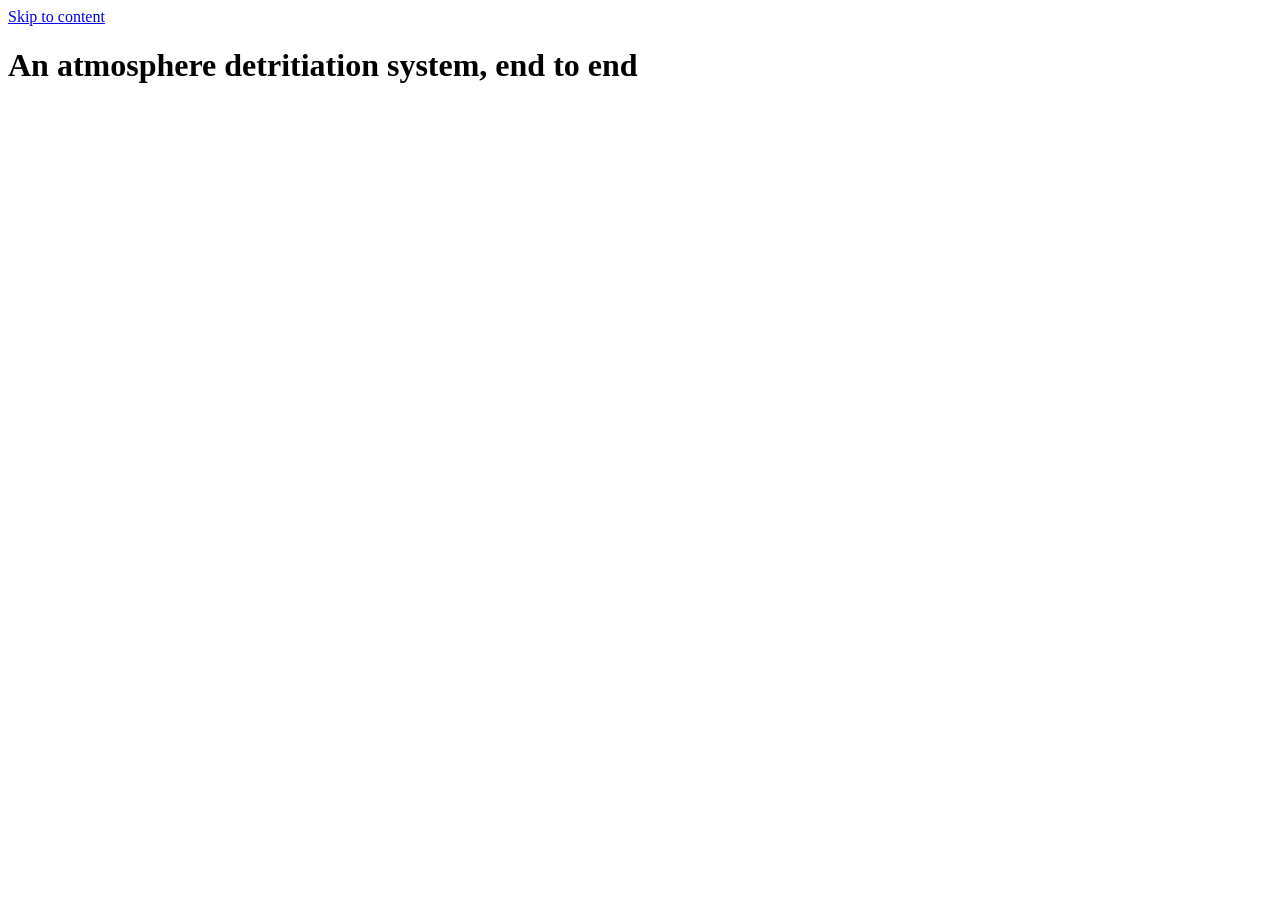
==== case-study.html @ 850d3dc4 "feat: add site verification harness and page skeletons Co-Authored-By: Claude Opus 5 (1M context) <n" ====
<!doctype html>
<html lang="en">
<head>
<meta charset="utf-8">
<meta name="viewport" content="width=device-width, initial-scale=1">
<meta name="color-scheme" content="light">
<title>Case study — atmosphere detritiation system | Principia</title>
<meta name="description" content="A complete pass through Principia on a real engineering problem: an atmosphere detritiation system for a fusion fuel cycle, from requirements to a running digital twin.">
<link rel="canonical" href="https://wrwei.github.io/Principia/case-study.html">
<meta property="og:type" content="article">
<meta property="og:title" content="Case study — an atmosphere detritiation system, end to end">
<meta property="og:description" content="Requirements, architecture, simulation, failure analysis, formal verification, safety argument and digital twin for a fusion fuel cycle subsystem.">
<meta property="og:image" content="https://wrwei.github.io/Principia/assets/img/og-card.png">
<meta property="og:url" content="https://wrwei.github.io/Principia/case-study.html">
<meta name="twitter:card" content="summary_large_image">
<link rel="stylesheet" href="assets/css/tokens.css">
<link rel="stylesheet" href="assets/css/site.css">
</head>
<body>
<a class="skip-link" href="#main">Skip to content</a>
<!-- nav:start -->
<header class="nav"></header>
<!-- nav:end -->
<main id="main">
<h1>An atmosphere detritiation system, end to end</h1>
</main>
<!-- footer:start -->
<footer class="footer"></footer>
<!-- footer:end -->
<script src="assets/js/site.js" defer></script>
</body>
</html>
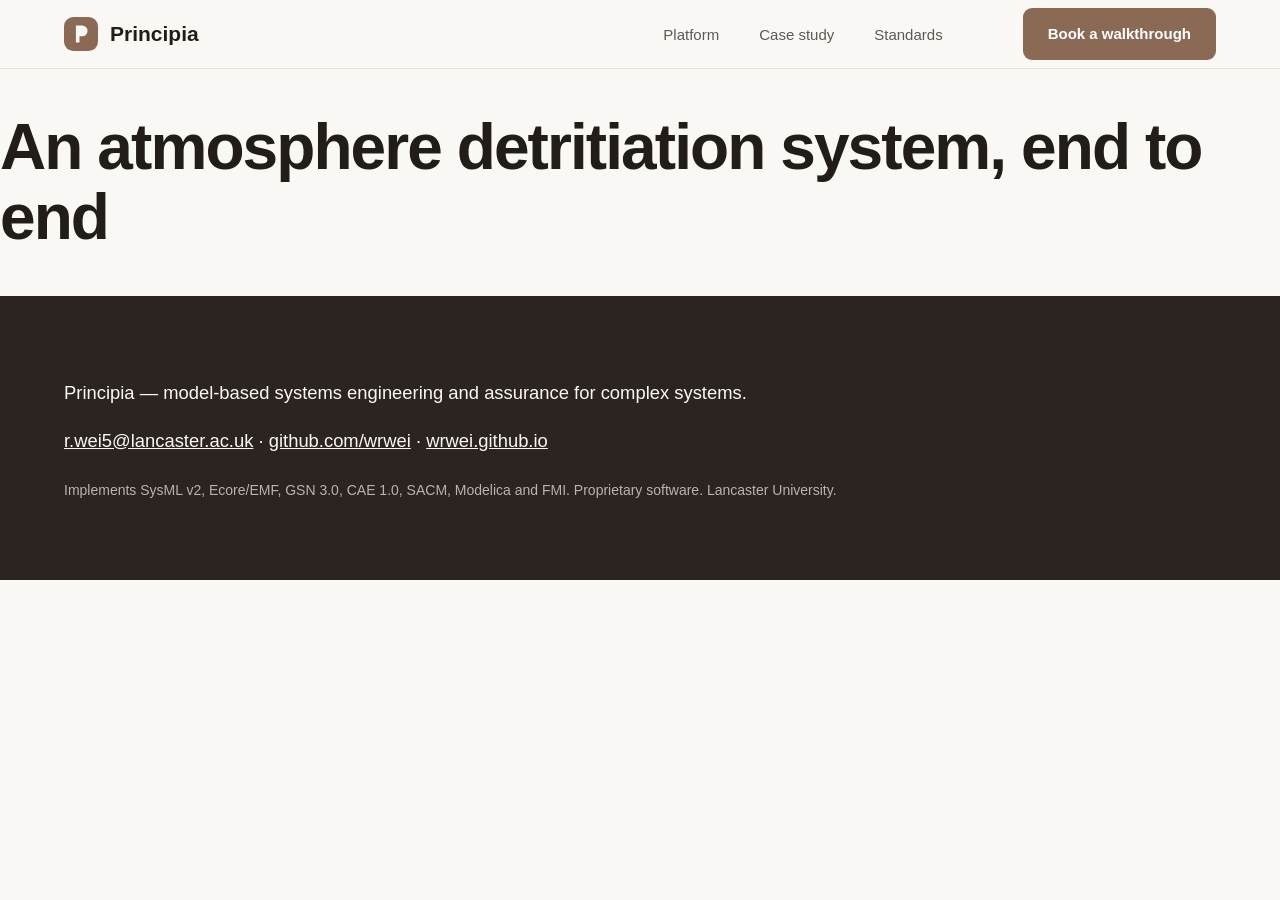
==== commit 497f7e9e: "feat: add layout primitives, shared nav and footer, logo Co-Authored-By: Claude Opus 5 (1M context) " ====
--- a/case-study.html
+++ b/case-study.html
@@ -13,19 +13,43 @@
 <meta property="og:image" content="https://wrwei.github.io/Principia/assets/img/og-card.png">
 <meta property="og:url" content="https://wrwei.github.io/Principia/case-study.html">
 <meta name="twitter:card" content="summary_large_image">
+<link rel="icon" href="assets/img/favicon.svg" type="image/svg+xml">
 <link rel="stylesheet" href="assets/css/tokens.css">
 <link rel="stylesheet" href="assets/css/site.css">
 </head>
 <body>
 <a class="skip-link" href="#main">Skip to content</a>
 <!-- nav:start -->
-<header class="nav"></header>
+<header class="nav">
+  <div class="container nav__inner">
+    <a class="nav__brand" href="index.html">
+      <img src="assets/img/logo.svg" alt="" width="34" height="34">Principia
+    </a>
+    <button class="nav__toggle" id="nav-toggle" type="button"
+            aria-expanded="false" aria-controls="nav-links">Menu</button>
+    <ul class="nav__links" id="nav-links">
+      <li><a href="index.html#platform">Platform</a></li>
+      <li><a href="case-study.html">Case study</a></li>
+      <li><a href="index.html#standards">Standards</a></li>
+    </ul>
+    <a class="btn nav__cta" href="mailto:r.wei5@lancaster.ac.uk?subject=Principia%20walkthrough">Book a walkthrough</a>
+  </div>
+</header>
 <!-- nav:end -->
 <main id="main">
 <h1>An atmosphere detritiation system, end to end</h1>
 </main>
 <!-- footer:start -->
-<footer class="footer"></footer>
+<footer class="footer">
+  <div class="container">
+    <p>Principia — model-based systems engineering and assurance for complex systems.</p>
+    <p><a href="mailto:r.wei5@lancaster.ac.uk">r.wei5@lancaster.ac.uk</a> ·
+       <a href="https://github.com/wrwei">github.com/wrwei</a> ·
+       <a href="https://wrwei.github.io">wrwei.github.io</a></p>
+    <p class="footer__meta">Implements SysML v2, Ecore/EMF, GSN 3.0, CAE 1.0, SACM,
+       Modelica and FMI. Proprietary software. Lancaster University.</p>
+  </div>
+</footer>
 <!-- footer:end -->
 <script src="assets/js/site.js" defer></script>
 </body>
--- a/assets/css/tokens.css
+++ b/assets/css/tokens.css
@@ -0,0 +1,78 @@
+/* Design tokens. The only file in this project permitted to contain hex
+   colour literals — tools/check-site.py enforces that. Contrast ratios in
+   the comments are measured against --cream and re-verified by the checker. */
+:root {
+  color-scheme: light;
+
+  --cream: #FAF8F5;
+  --sand: #F3ECE3;
+  --card: #FFFFFF;
+  --line: #E7DED4;
+  --dark: #2C2420;
+  --ink: #221D19;        /* 15.75:1 */
+  --ink-2: #6B6058;      /*  5.76:1 */
+  --brown: #8A6A55;      /*  4.64:1 */
+  --brown-dark: #6E5142; /*  6.79:1 */
+  --tick: #3D6E49;       /*  5.62:1 */
+
+  --step-hero: clamp(2.5rem, 1.6rem + 4.2vw, 4rem);
+  --step-h2: clamp(1.75rem, 1.3rem + 2vw, 2.5rem);
+  --step-body: clamp(1rem, 0.95rem + 0.25vw, 1.1875rem);
+  --step-ui: 0.9375rem;
+  --step-eyebrow: 0.78rem;
+
+  --container: 1200px;
+  --prose: 68ch;
+
+  --space-1: 4px;  --space-2: 8px;  --space-3: 16px;
+  --space-4: 24px; --space-5: 40px; --space-6: 64px; --space-7: 96px;
+
+  --radius-sm: 8px; --radius: 10px; --radius-lg: 12px;
+  --shadow-shot: 0 8px 22px rgb(34 29 25 / 0.10);
+  --shadow-hero: 0 18px 44px rgb(34 29 25 / 0.19);
+
+  --font: -apple-system, BlinkMacSystemFont, "Segoe UI", Helvetica, Arial,
+          "Helvetica Neue", sans-serif;
+}
+
+*, *::before, *::after { box-sizing: border-box; }
+
+body {
+  margin: 0;
+  background: var(--cream);
+  color: var(--ink);
+  font-family: var(--font);
+  font-size: var(--step-body);
+  line-height: 1.6;
+  -webkit-font-smoothing: antialiased;
+}
+
+img, svg { max-width: 100%; }
+h1, h2, h3 { line-height: 1.1; letter-spacing: -0.02em; }
+h1 { font-size: var(--step-hero); letter-spacing: -0.03em; }
+h2 { font-size: var(--step-h2); }
+
+a { color: var(--brown-dark); }
+
+.visually-hidden {
+  position: absolute; width: 1px; height: 1px; padding: 0;
+  margin: -1px; overflow: hidden; clip: rect(0 0 0 0); white-space: nowrap;
+  border: 0;
+}
+
+.skip-link {
+  position: absolute; left: var(--space-3); top: -3rem;
+  background: var(--dark); color: var(--cream);
+  padding: var(--space-2) var(--space-3); border-radius: var(--radius-sm);
+  z-index: 10; transition: top 120ms ease;
+}
+.skip-link:focus { top: var(--space-3); }
+
+:focus-visible { outline: 2px solid var(--brown-dark); outline-offset: 2px; }
+
+@media (prefers-reduced-motion: reduce) {
+  *, *::before, *::after {
+    animation-duration: 0.01ms !important;
+    transition-duration: 0.01ms !important;
+  }
+}
--- a/assets/css/site.css
+++ b/assets/css/site.css
@@ -0,0 +1,56 @@
+/* Site components. Colours come only from var() — tokens.css owns every hex. */
+
+/* --- layout primitives --------------------------------------------------- */
+
+.container { width: 100%; max-width: var(--container); margin: 0 auto;
+             padding: 0 var(--space-4); }
+.band { padding: var(--space-7) 0; }
+.band--sand { background: var(--sand); border-block: 1px solid var(--line); }
+.band--dark { background: var(--dark); color: var(--cream); }
+.band__lead { max-width: var(--prose); color: var(--ink-2); }
+
+.eyebrow { font-size: var(--step-eyebrow); letter-spacing: 2.4px;
+           text-transform: uppercase; font-weight: 700; color: var(--brown);
+           margin: 0 0 var(--space-4); }
+
+.btn { display: inline-block; background: var(--brown); color: var(--card);
+       text-decoration: none; font-size: var(--step-ui); font-weight: 600;
+       padding: 13px 24px; border-radius: 9px; border: 1px solid transparent; }
+.btn:hover { background: var(--brown-dark); }
+.btn--ghost { background: transparent; color: var(--ink); border-color: var(--line); }
+.btn--ghost:hover { background: var(--card); }
+
+/* --- navigation ---------------------------------------------------------- */
+
+.nav { position: sticky; top: 0; z-index: 5; background: var(--cream);
+       border-bottom: 1px solid var(--line); }
+.nav__inner { display: flex; align-items: center; gap: var(--space-5);
+              min-height: 68px; }
+.nav__brand { display: flex; align-items: center; gap: 12px; font-weight: 700;
+              font-size: 1.3125rem; text-decoration: none; color: var(--ink); }
+.nav__brand img { width: 34px; height: 34px; }
+.nav__links { display: flex; gap: var(--space-5); margin-left: auto;
+              list-style: none; padding: 0; }
+.nav__links a { font-size: var(--step-ui); color: var(--ink);
+                text-decoration: none; opacity: 0.72; }
+.nav__links a:hover { opacity: 1; }
+.nav__cta { margin-left: var(--space-5); }
+.nav__toggle { display: none; }
+
+@media (max-width: 820px) {
+  .nav__toggle { display: block; margin-left: auto; background: none;
+                 border: 1px solid var(--line); border-radius: var(--radius-sm);
+                 padding: 8px 12px; font-size: var(--step-ui); color: var(--ink); }
+  .nav__links { display: none; }
+  .nav__links[data-open="true"] { display: flex; flex-direction: column;
+                                  position: absolute; inset-inline: 0; top: 68px;
+                                  background: var(--cream); padding: var(--space-4);
+                                  border-bottom: 1px solid var(--line); }
+  .nav__cta { display: none; }
+}
+
+/* --- footer -------------------------------------------------------------- */
+
+.footer { background: var(--dark); color: var(--cream); padding: var(--space-6) 0; }
+.footer a { color: var(--cream); }
+.footer__meta { font-size: 0.875rem; opacity: 0.68; margin-top: var(--space-4); }
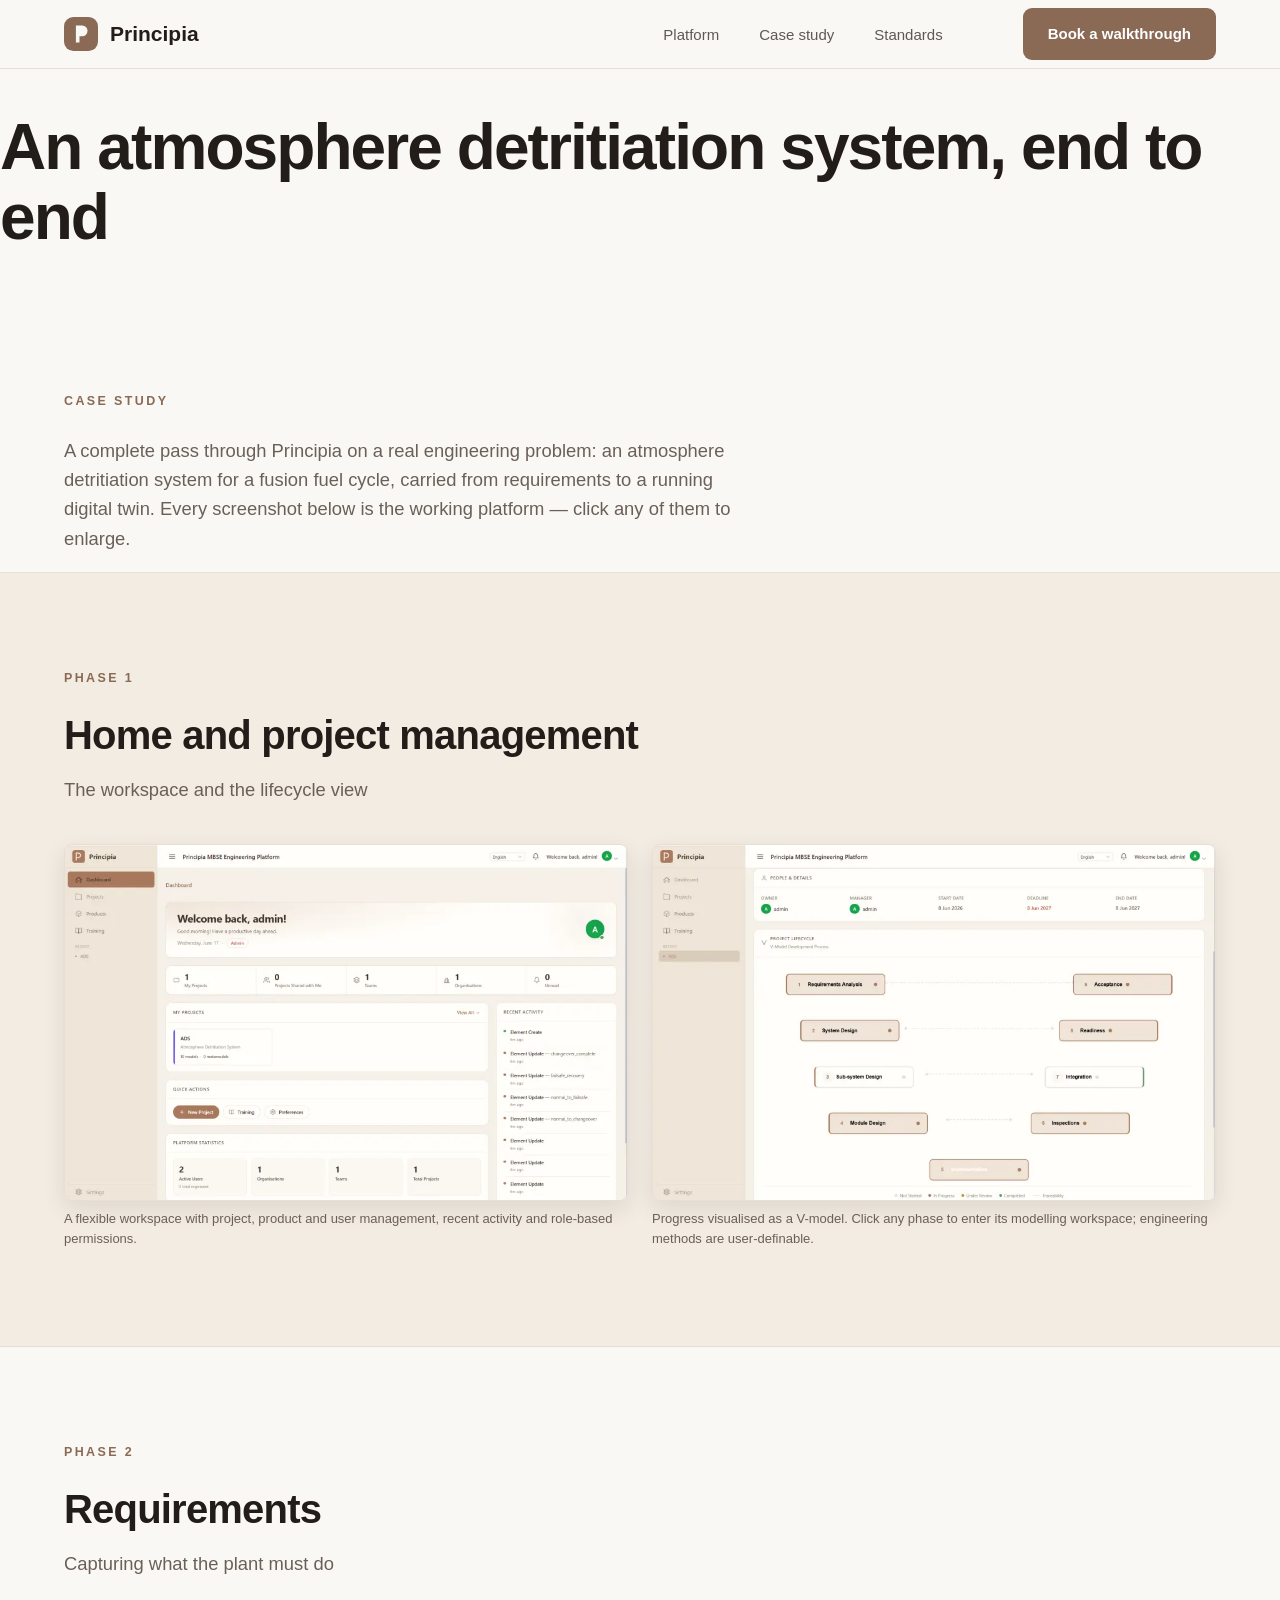
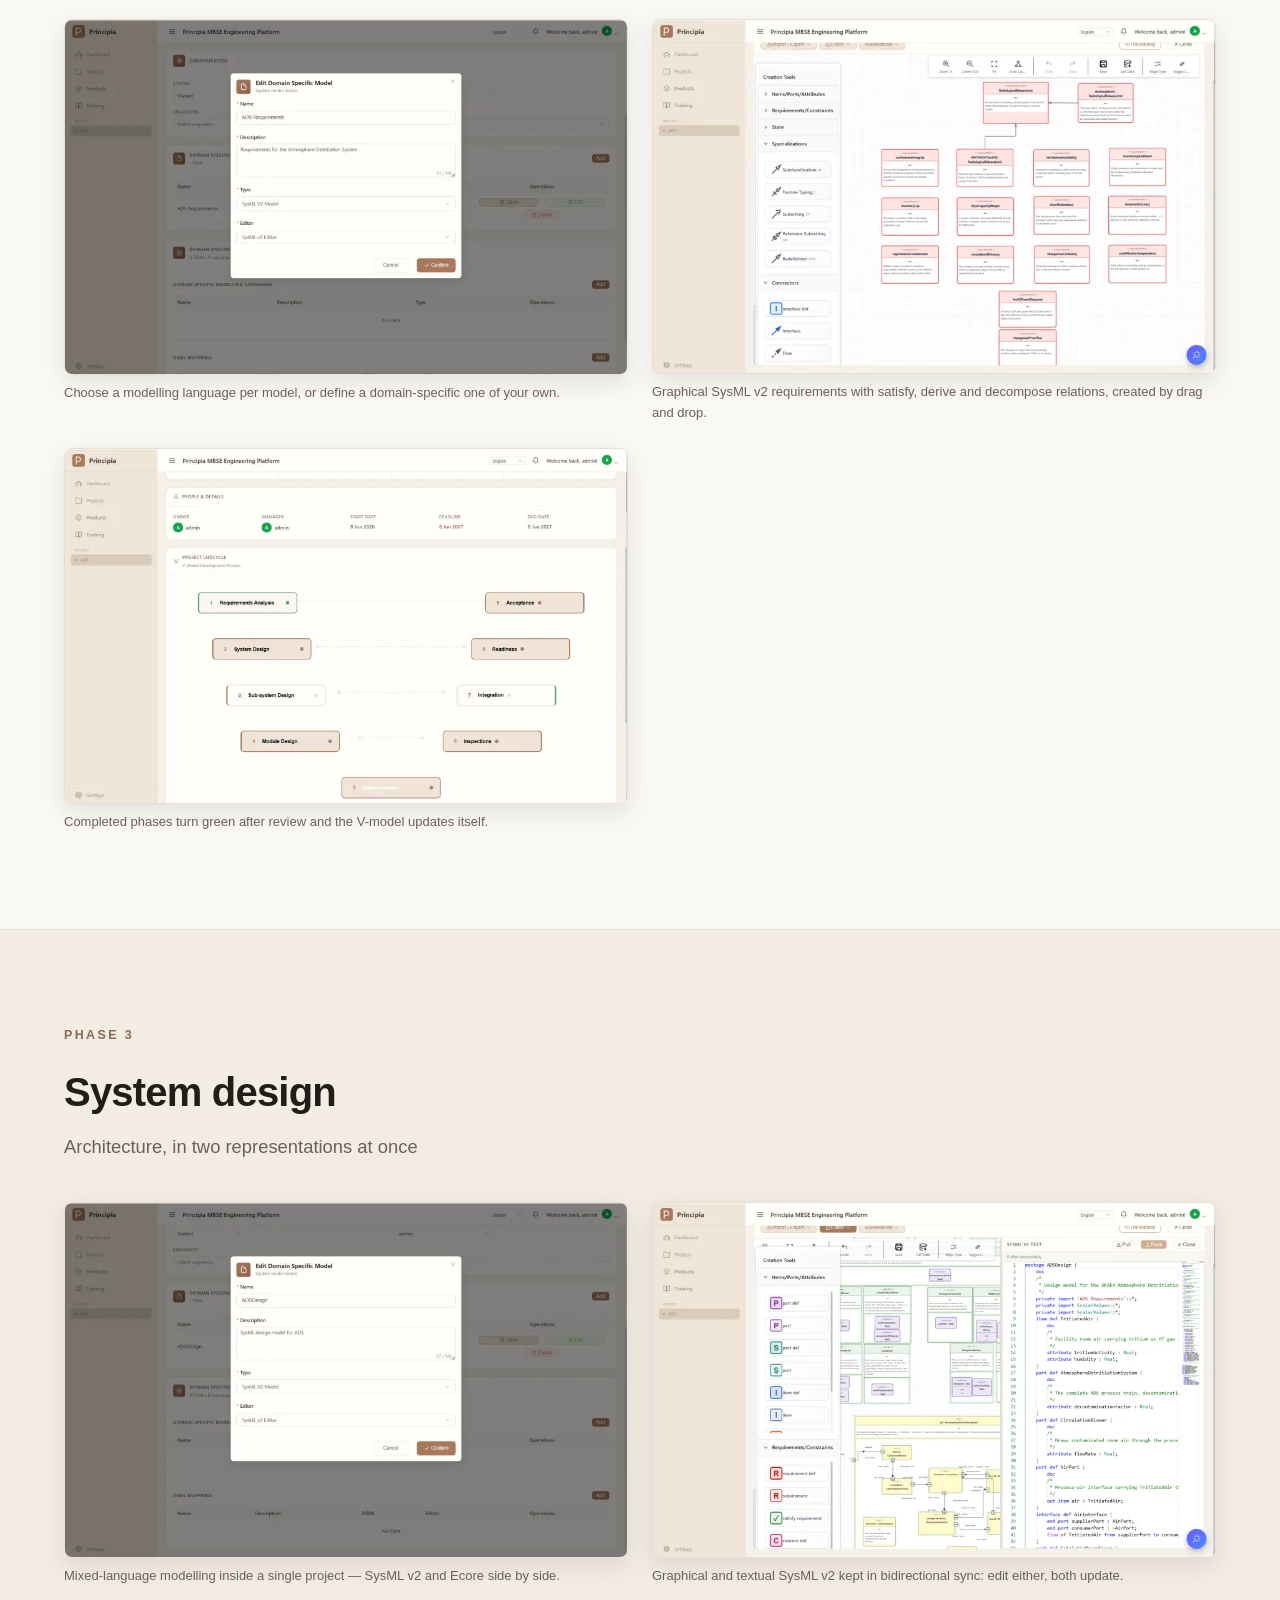
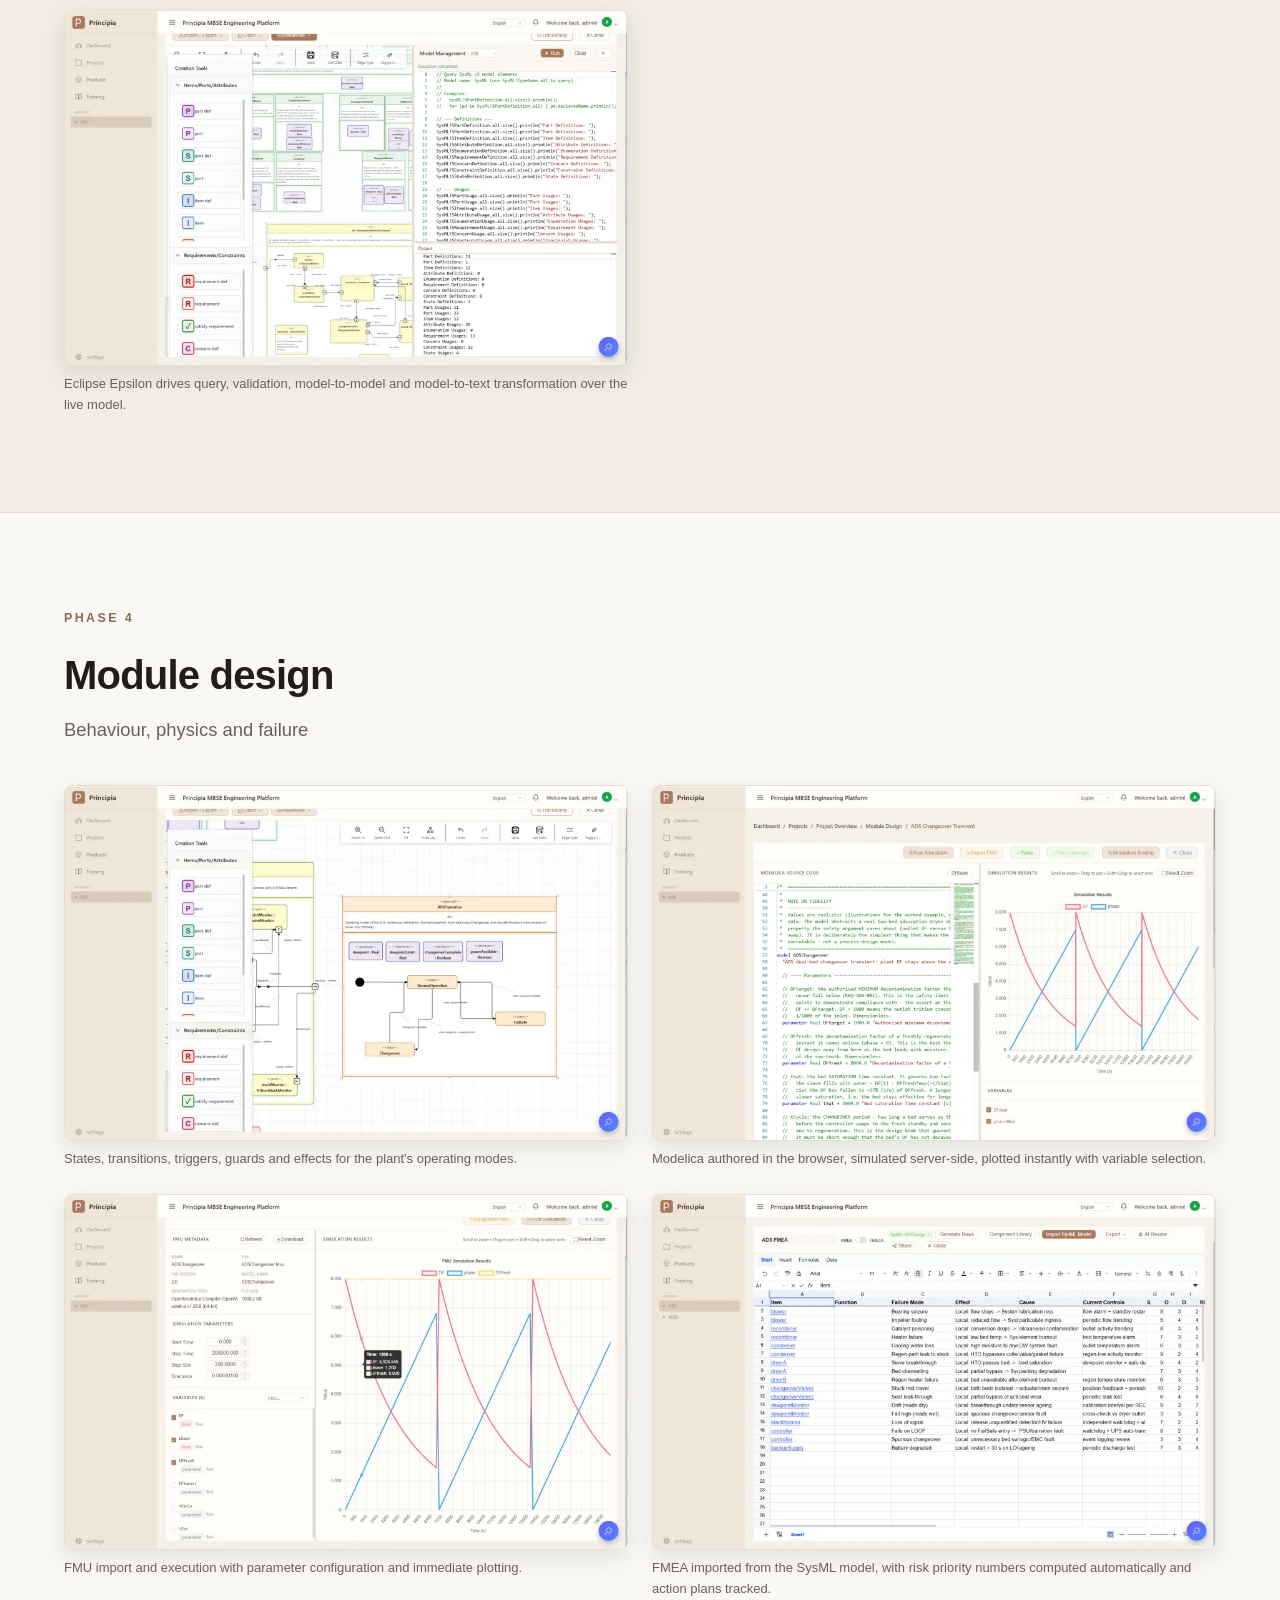
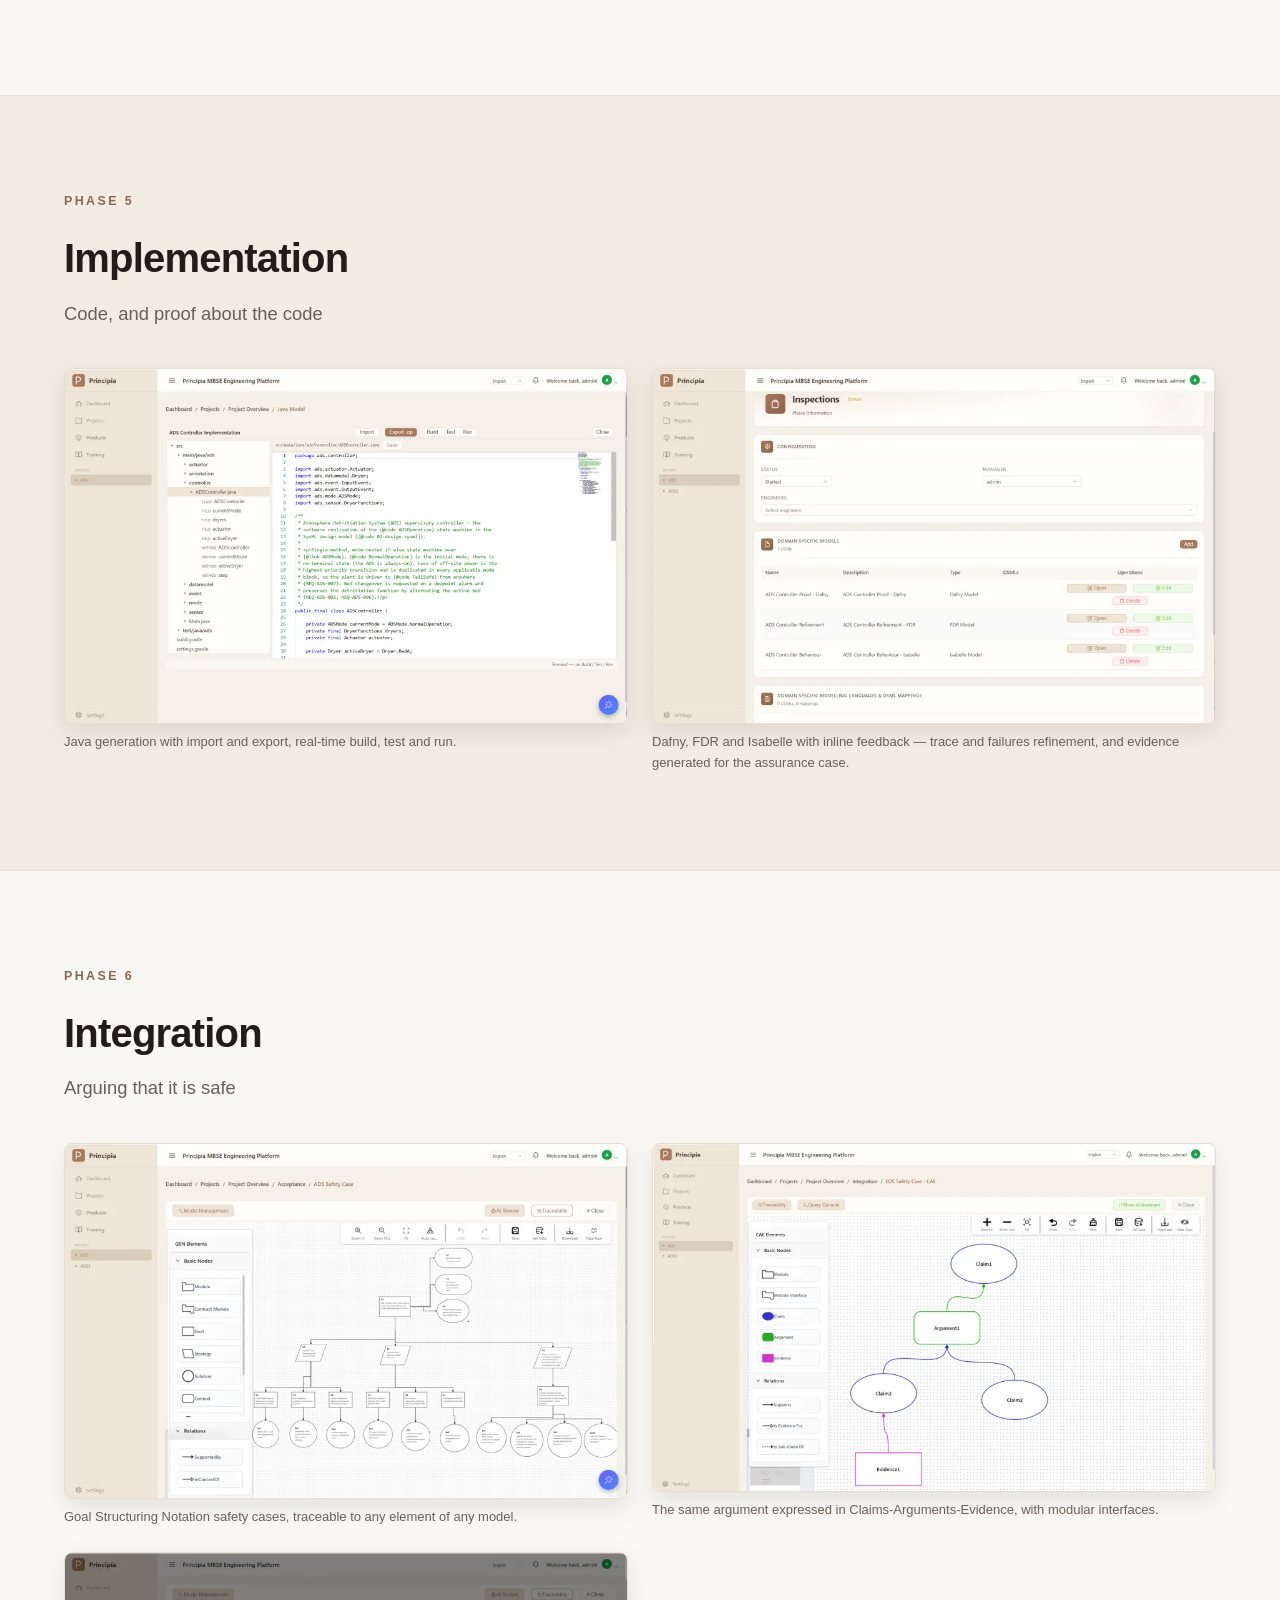
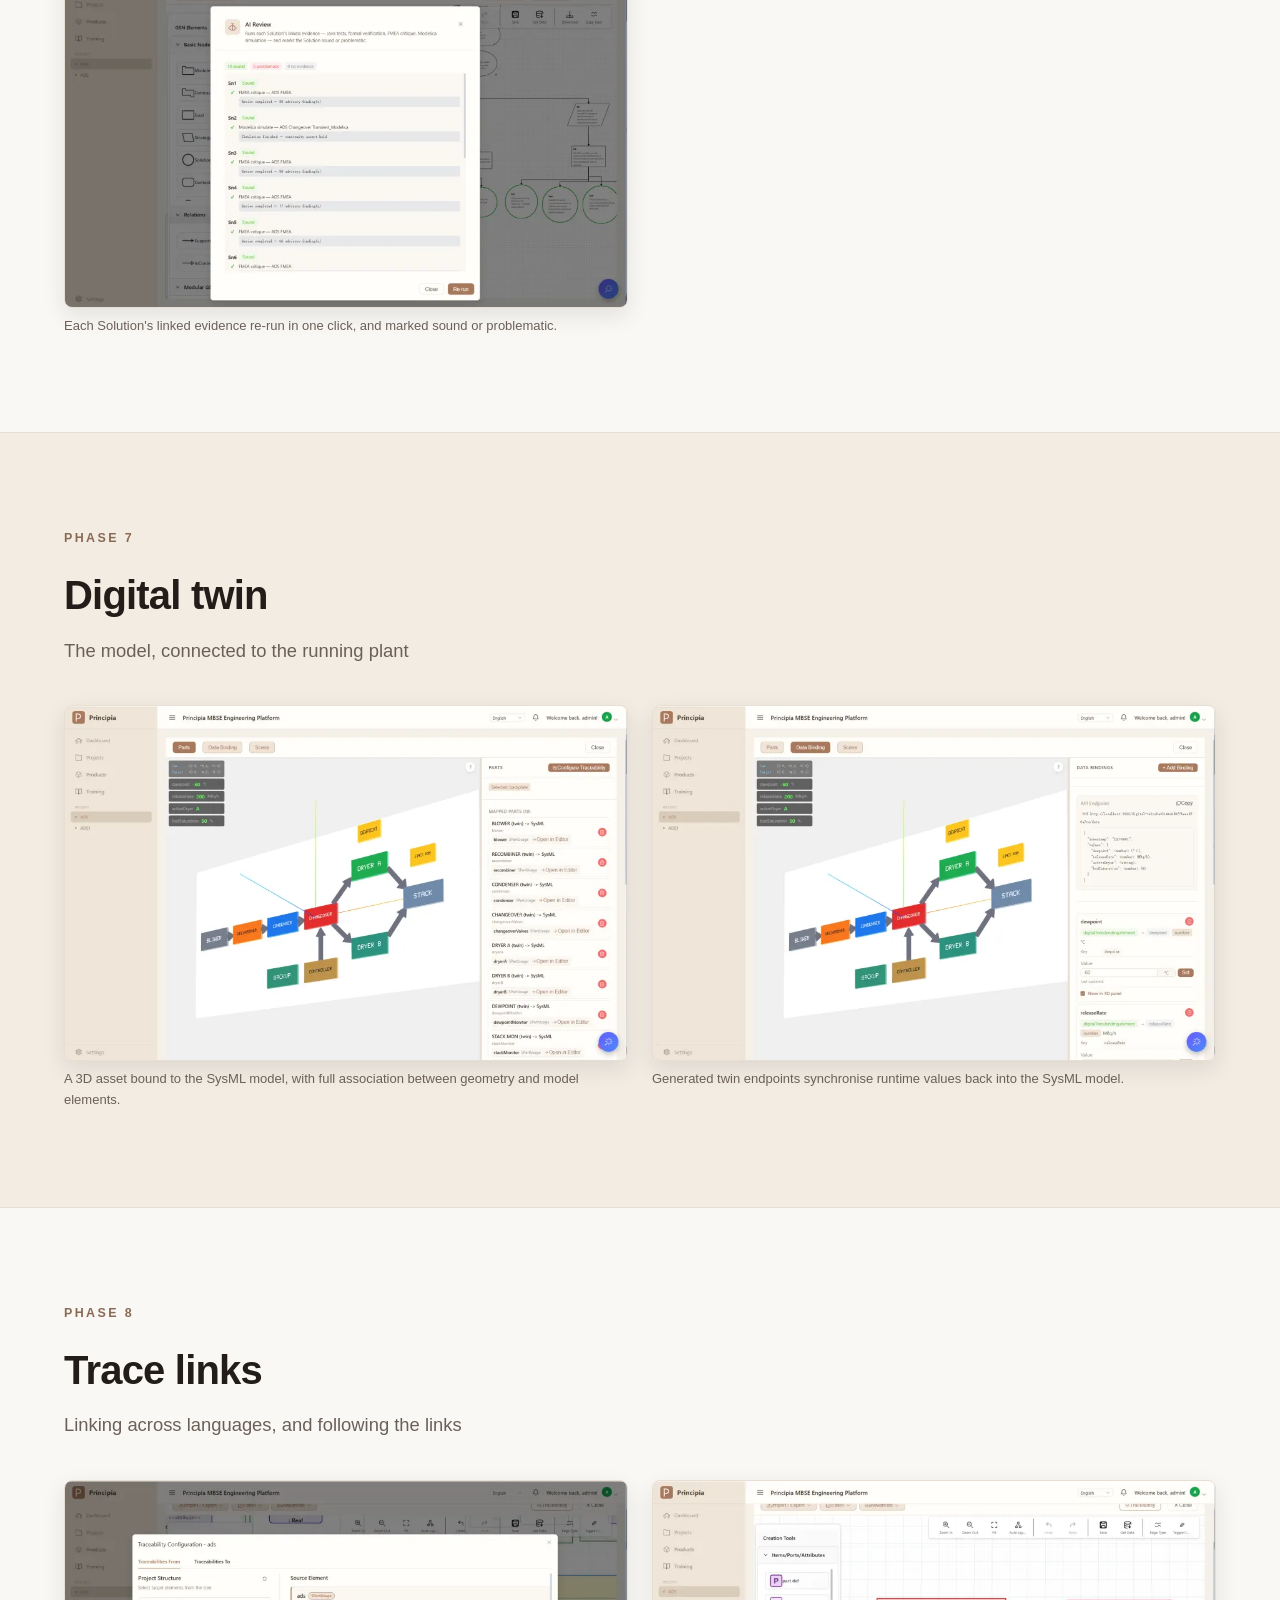
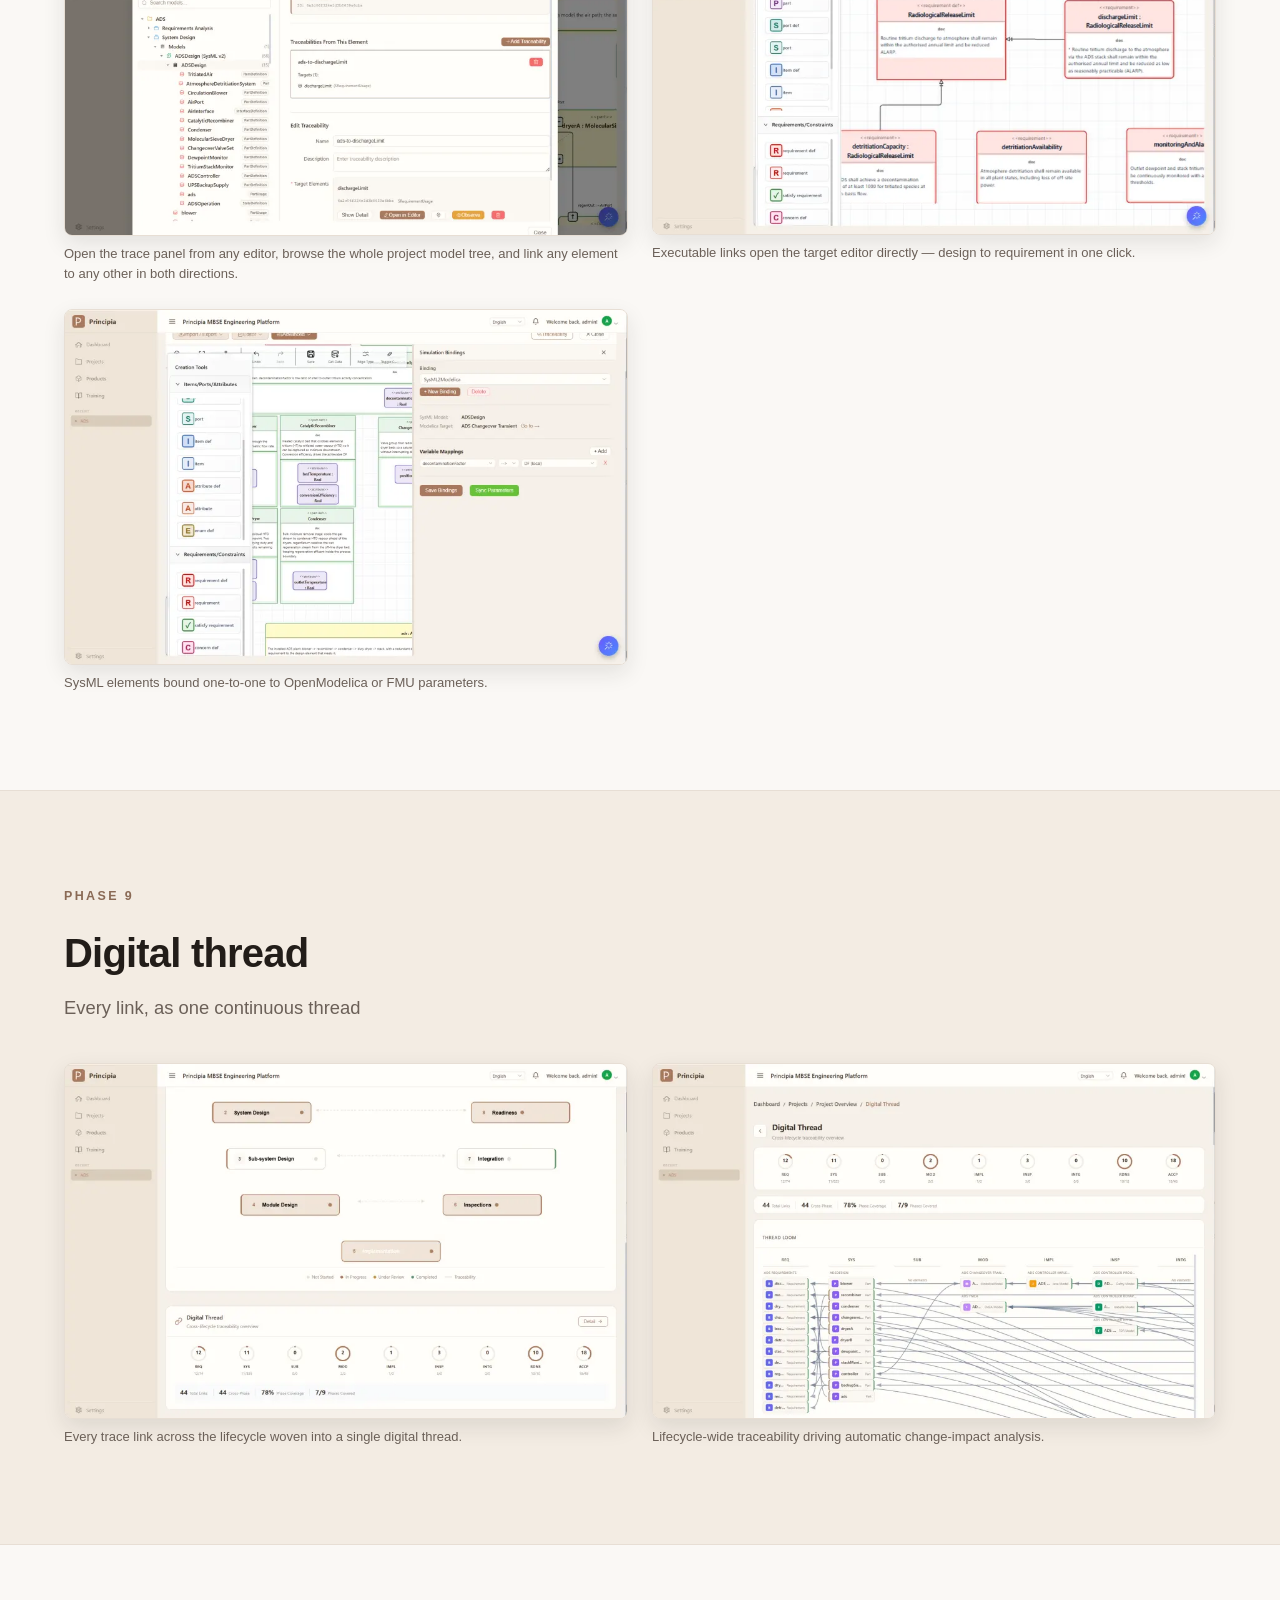
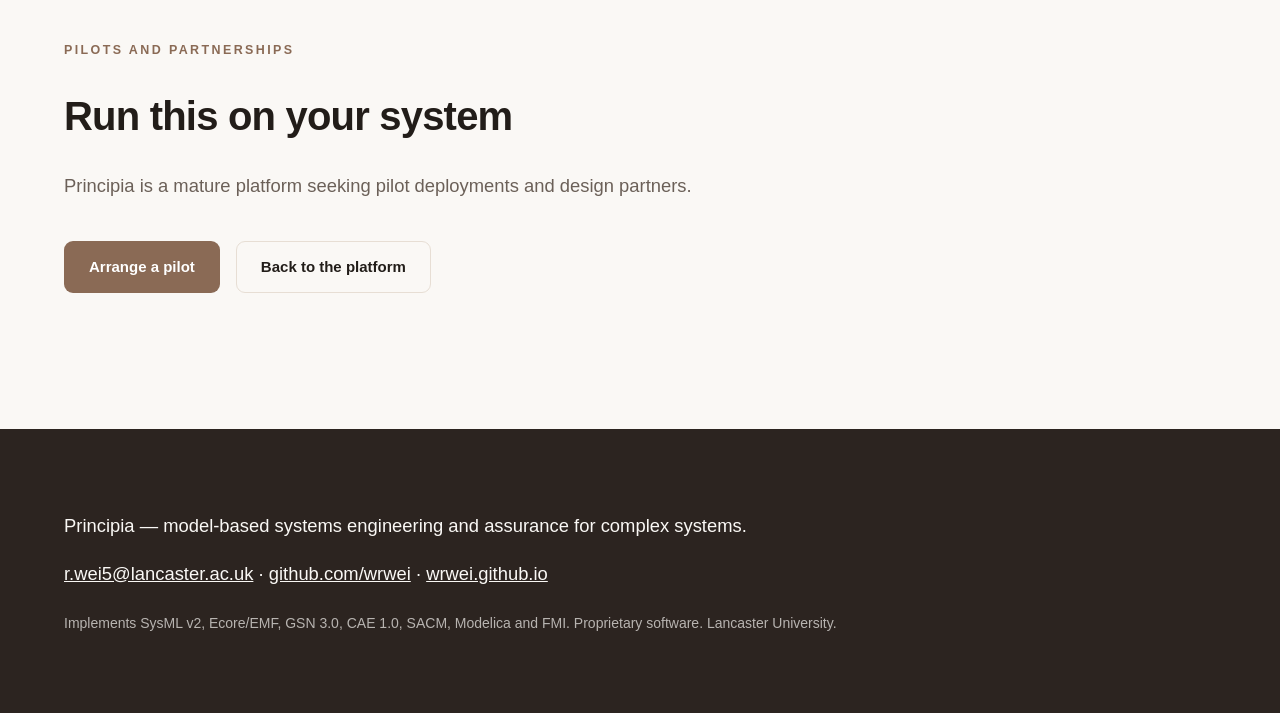
==== commit 124d4ec2: "feat: add ADS case study walkthrough page Co-Authored-By: Claude Opus 5 (1M context) <noreply@anthro" ====
--- a/case-study.html
+++ b/case-study.html
@@ -38,7 +38,358 @@
 <!-- nav:end -->
 <main id="main">
 <h1>An atmosphere detritiation system, end to end</h1>
+
+<section class="band phase-intro">
+  <div class="container">
+    <p class="eyebrow">Case study</p>
+    <p class="band__lead">A complete pass through Principia on a real engineering
+      problem: an atmosphere detritiation system for a fusion fuel cycle, carried
+      from requirements to a running digital twin. Every screenshot below is the
+      working platform — click any of them to enlarge.</p>
+  </div>
+</section>
+<section class="band band--sand phase">
+  <div class="container">
+    <p class="eyebrow">Phase 1</p>
+    <h2>Home and project management</h2>
+    <p class="band__lead">The workspace and the lifecycle view</p>
+    <div class="phase__shots">
+      <figure class="shot">
+        <img srcset="assets/img/shots/dashboard-900.webp 900w,
+                     assets/img/shots/dashboard-1600.webp 1600w"
+             sizes="(max-width: 820px) 100vw, 50vw"
+             src="assets/img/shots/dashboard-900.webp"
+             data-lightbox="assets/img/shots/dashboard-1600.webp"
+             width="1600" height="1007" loading="lazy" decoding="async"
+             alt="Principia dashboard listing projects, teams and recent activity">
+        <figcaption>A flexible workspace with project, product and user management, recent activity and role-based permissions.</figcaption>
+      </figure>
+      <figure class="shot">
+        <img srcset="assets/img/shots/project-vmodel-900.webp 900w,
+                     assets/img/shots/project-vmodel-1600.webp 1600w"
+             sizes="(max-width: 820px) 100vw, 50vw"
+             src="assets/img/shots/project-vmodel-900.webp"
+             data-lightbox="assets/img/shots/project-vmodel-1600.webp"
+             width="1600" height="1007" loading="lazy" decoding="async"
+             alt="V-model project view showing lifecycle phases and their status">
+        <figcaption>Progress visualised as a V-model. Click any phase to enter its modelling workspace; engineering methods are user-definable.</figcaption>
+      </figure>
+    </div>
+  </div>
+</section>
+<section class="band phase">
+  <div class="container">
+    <p class="eyebrow">Phase 2</p>
+    <h2>Requirements</h2>
+    <p class="band__lead">Capturing what the plant must do</p>
+    <div class="phase__shots">
+      <figure class="shot">
+        <img srcset="assets/img/shots/model-create-900.webp 900w,
+                     assets/img/shots/model-create-1600.webp 1600w"
+             sizes="(max-width: 820px) 100vw, 50vw"
+             src="assets/img/shots/model-create-900.webp"
+             data-lightbox="assets/img/shots/model-create-1600.webp"
+             width="1600" height="1007" loading="lazy" decoding="async"
+             alt="Dialog for creating a model, offering a choice of modelling language">
+        <figcaption>Choose a modelling language per model, or define a domain-specific one of your own.</figcaption>
+      </figure>
+      <figure class="shot">
+        <img srcset="assets/img/shots/requirements-editor-900.webp 900w,
+                     assets/img/shots/requirements-editor-1600.webp 1600w"
+             sizes="(max-width: 820px) 100vw, 50vw"
+             src="assets/img/shots/requirements-editor-900.webp"
+             data-lightbox="assets/img/shots/requirements-editor-1600.webp"
+             width="1600" height="1007" loading="lazy" decoding="async"
+             alt="SysML v2 requirements editor with nodes and satisfy relations">
+        <figcaption>Graphical SysML v2 requirements with satisfy, derive and decompose relations, created by drag and drop.</figcaption>
+      </figure>
+      <figure class="shot">
+        <img srcset="assets/img/shots/phase-complete-900.webp 900w,
+                     assets/img/shots/phase-complete-1600.webp 1600w"
+             sizes="(max-width: 820px) 100vw, 50vw"
+             src="assets/img/shots/phase-complete-900.webp"
+             data-lightbox="assets/img/shots/phase-complete-1600.webp"
+             width="1600" height="1007" loading="lazy" decoding="async"
+             alt="Project view with the requirements phase marked complete">
+        <figcaption>Completed phases turn green after review and the V-model updates itself.</figcaption>
+      </figure>
+    </div>
+  </div>
+</section>
+<section class="band band--sand phase">
+  <div class="container">
+    <p class="eyebrow">Phase 3</p>
+    <h2>System design</h2>
+    <p class="band__lead">Architecture, in two representations at once</p>
+    <div class="phase__shots">
+      <figure class="shot">
+        <img srcset="assets/img/shots/design-create-900.webp 900w,
+                     assets/img/shots/design-create-1600.webp 1600w"
+             sizes="(max-width: 820px) 100vw, 50vw"
+             src="assets/img/shots/design-create-900.webp"
+             data-lightbox="assets/img/shots/design-create-1600.webp"
+             width="1600" height="1007" loading="lazy" decoding="async"
+             alt="Creating the system design model with a language selector">
+        <figcaption>Mixed-language modelling inside a single project — SysML v2 and Ecore side by side.</figcaption>
+      </figure>
+      <figure class="shot">
+        <img srcset="assets/img/shots/sysml-graphical-textual-900.webp 900w,
+                     assets/img/shots/sysml-graphical-textual-1600.webp 1600w"
+             sizes="(max-width: 820px) 100vw, 50vw"
+             src="assets/img/shots/sysml-graphical-textual-900.webp"
+             data-lightbox="assets/img/shots/sysml-graphical-textual-1600.webp"
+             width="1600" height="1007" loading="lazy" decoding="async"
+             alt="SysML v2 model shown as both a diagram and text">
+        <figcaption>Graphical and textual SysML v2 kept in bidirectional sync: edit either, both update.</figcaption>
+      </figure>
+      <figure class="shot">
+        <img srcset="assets/img/shots/epsilon-analysis-900.webp 900w,
+                     assets/img/shots/epsilon-analysis-1600.webp 1600w"
+             sizes="(max-width: 820px) 100vw, 50vw"
+             src="assets/img/shots/epsilon-analysis-900.webp"
+             data-lightbox="assets/img/shots/epsilon-analysis-1600.webp"
+             width="1600" height="1007" loading="lazy" decoding="async"
+             alt="Epsilon model management panel running a query with output">
+        <figcaption>Eclipse Epsilon drives query, validation, model-to-model and model-to-text transformation over the live model.</figcaption>
+      </figure>
+    </div>
+  </div>
+</section>
+<section class="band phase">
+  <div class="container">
+    <p class="eyebrow">Phase 4</p>
+    <h2>Module design</h2>
+    <p class="band__lead">Behaviour, physics and failure</p>
+    <div class="phase__shots">
+      <figure class="shot">
+        <img srcset="assets/img/shots/state-machine-900.webp 900w,
+                     assets/img/shots/state-machine-1600.webp 1600w"
+             sizes="(max-width: 820px) 100vw, 50vw"
+             src="assets/img/shots/state-machine-900.webp"
+             data-lightbox="assets/img/shots/state-machine-1600.webp"
+             width="1600" height="1007" loading="lazy" decoding="async"
+             alt="SysML v2 state machine editor with states and transitions">
+        <figcaption>States, transitions, triggers, guards and effects for the plant's operating modes.</figcaption>
+      </figure>
+      <figure class="shot">
+        <img srcset="assets/img/shots/modelica-sim-900.webp 900w,
+                     assets/img/shots/modelica-sim-1600.webp 1600w"
+             sizes="(max-width: 820px) 100vw, 50vw"
+             src="assets/img/shots/modelica-sim-900.webp"
+             data-lightbox="assets/img/shots/modelica-sim-1600.webp"
+             width="1600" height="1007" loading="lazy" decoding="async"
+             alt="Modelica source and a plotted simulation result">
+        <figcaption>Modelica authored in the browser, simulated server-side, plotted instantly with variable selection.</figcaption>
+      </figure>
+      <figure class="shot">
+        <img srcset="assets/img/shots/fmu-runtime-900.webp 900w,
+                     assets/img/shots/fmu-runtime-1600.webp 1600w"
+             sizes="(max-width: 820px) 100vw, 50vw"
+             src="assets/img/shots/fmu-runtime-900.webp"
+             data-lightbox="assets/img/shots/fmu-runtime-1600.webp"
+             width="1600" height="1007" loading="lazy" decoding="async"
+             alt="FMU runtime with parameter configuration and results">
+        <figcaption>FMU import and execution with parameter configuration and immediate plotting.</figcaption>
+      </figure>
+      <figure class="shot">
+        <img srcset="assets/img/shots/fmea-900.webp 900w,
+                     assets/img/shots/fmea-1600.webp 1600w"
+             sizes="(max-width: 820px) 100vw, 50vw"
+             src="assets/img/shots/fmea-900.webp"
+             data-lightbox="assets/img/shots/fmea-1600.webp"
+             width="1600" height="1007" loading="lazy" decoding="async"
+             alt="FMEA table with failure modes, ratings and risk priority numbers">
+        <figcaption>FMEA imported from the SysML model, with risk priority numbers computed automatically and action plans tracked.</figcaption>
+      </figure>
+    </div>
+  </div>
+</section>
+<section class="band band--sand phase">
+  <div class="container">
+    <p class="eyebrow">Phase 5</p>
+    <h2>Implementation</h2>
+    <p class="band__lead">Code, and proof about the code</p>
+    <div class="phase__shots">
+      <figure class="shot">
+        <img srcset="assets/img/shots/java-impl-900.webp 900w,
+                     assets/img/shots/java-impl-1600.webp 1600w"
+             sizes="(max-width: 820px) 100vw, 50vw"
+             src="assets/img/shots/java-impl-900.webp"
+             data-lightbox="assets/img/shots/java-impl-1600.webp"
+             width="1600" height="1007" loading="lazy" decoding="async"
+             alt="Java implementation view with build and test output">
+        <figcaption>Java generation with import and export, real-time build, test and run.</figcaption>
+      </figure>
+      <figure class="shot">
+        <img srcset="assets/img/shots/formal-verification-900.webp 900w,
+                     assets/img/shots/formal-verification-1600.webp 1600w"
+             sizes="(max-width: 820px) 100vw, 50vw"
+             src="assets/img/shots/formal-verification-900.webp"
+             data-lightbox="assets/img/shots/formal-verification-1600.webp"
+             width="1600" height="1007" loading="lazy" decoding="async"
+             alt="Formal verification panel showing inline results">
+        <figcaption>Dafny, FDR and Isabelle with inline feedback — trace and failures refinement, and evidence generated for the assurance case.</figcaption>
+      </figure>
+    </div>
+  </div>
+</section>
+<section class="band phase">
+  <div class="container">
+    <p class="eyebrow">Phase 6</p>
+    <h2>Integration</h2>
+    <p class="band__lead">Arguing that it is safe</p>
+    <div class="phase__shots">
+      <figure class="shot">
+        <img srcset="assets/img/shots/gsn-900.webp 900w,
+                     assets/img/shots/gsn-1600.webp 1600w"
+             sizes="(max-width: 820px) 100vw, 50vw"
+             src="assets/img/shots/gsn-900.webp"
+             data-lightbox="assets/img/shots/gsn-1600.webp"
+             width="1600" height="1007" loading="lazy" decoding="async"
+             alt="GSN safety case with goals, strategies and solutions">
+        <figcaption>Goal Structuring Notation safety cases, traceable to any element of any model.</figcaption>
+      </figure>
+      <figure class="shot">
+        <img srcset="assets/img/shots/cae-900.webp 900w,
+                     assets/img/shots/cae-1600.webp 1600w"
+             sizes="(max-width: 820px) 100vw, 50vw"
+             src="assets/img/shots/cae-900.webp"
+             data-lightbox="assets/img/shots/cae-1600.webp"
+             width="1600" height="988" loading="lazy" decoding="async"
+             alt="CAE safety case with claims, arguments and evidence">
+        <figcaption>The same argument expressed in Claims-Arguments-Evidence, with modular interfaces.</figcaption>
+      </figure>
+      <figure class="shot">
+        <img srcset="assets/img/shots/gsn-evidence-run-900.webp 900w,
+                     assets/img/shots/gsn-evidence-run-1600.webp 1600w"
+             sizes="(max-width: 820px) 100vw, 50vw"
+             src="assets/img/shots/gsn-evidence-run-900.webp"
+             data-lightbox="assets/img/shots/gsn-evidence-run-1600.webp"
+             width="1600" height="1007" loading="lazy" decoding="async"
+             alt="GSN diagram with evidence results marked against solutions">
+        <figcaption>Each Solution's linked evidence re-run in one click, and marked sound or problematic.</figcaption>
+      </figure>
+    </div>
+  </div>
+</section>
+<section class="band band--sand phase">
+  <div class="container">
+    <p class="eyebrow">Phase 7</p>
+    <h2>Digital twin</h2>
+    <p class="band__lead">The model, connected to the running plant</p>
+    <div class="phase__shots">
+      <figure class="shot">
+        <img srcset="assets/img/shots/twin-3d-900.webp 900w,
+                     assets/img/shots/twin-3d-1600.webp 1600w"
+             sizes="(max-width: 820px) 100vw, 50vw"
+             src="assets/img/shots/twin-3d-900.webp"
+             data-lightbox="assets/img/shots/twin-3d-1600.webp"
+             width="1600" height="1007" loading="lazy" decoding="async"
+             alt="3D view of the plant bound to the SysML model">
+        <figcaption>A 3D asset bound to the SysML model, with full association between geometry and model elements.</figcaption>
+      </figure>
+      <figure class="shot">
+        <img srcset="assets/img/shots/twin-dashboard-900.webp 900w,
+                     assets/img/shots/twin-dashboard-1600.webp 1600w"
+             sizes="(max-width: 820px) 100vw, 50vw"
+             src="assets/img/shots/twin-dashboard-900.webp"
+             data-lightbox="assets/img/shots/twin-dashboard-1600.webp"
+             width="1600" height="1007" loading="lazy" decoding="async"
+             alt="Digital twin dashboard with live values">
+        <figcaption>Generated twin endpoints synchronise runtime values back into the SysML model.</figcaption>
+      </figure>
+    </div>
+  </div>
+</section>
+<section class="band phase">
+  <div class="container">
+    <p class="eyebrow">Phase 8</p>
+    <h2>Trace links</h2>
+    <p class="band__lead">Linking across languages, and following the links</p>
+    <div class="phase__shots">
+      <figure class="shot">
+        <img srcset="assets/img/shots/trace-panel-900.webp 900w,
+                     assets/img/shots/trace-panel-1600.webp 1600w"
+             sizes="(max-width: 820px) 100vw, 50vw"
+             src="assets/img/shots/trace-panel-900.webp"
+             data-lightbox="assets/img/shots/trace-panel-1600.webp"
+             width="1600" height="1007" loading="lazy" decoding="async"
+             alt="Traceability panel showing the project model tree">
+        <figcaption>Open the trace panel from any editor, browse the whole project model tree, and link any element to any other in both directions.</figcaption>
+      </figure>
+      <figure class="shot">
+        <img srcset="assets/img/shots/trace-navigate-900.webp 900w,
+                     assets/img/shots/trace-navigate-1600.webp 1600w"
+             sizes="(max-width: 820px) 100vw, 50vw"
+             src="assets/img/shots/trace-navigate-900.webp"
+             data-lightbox="assets/img/shots/trace-navigate-1600.webp"
+             width="1600" height="1007" loading="lazy" decoding="async"
+             alt="Jumping from a design element to its requirement">
+        <figcaption>Executable links open the target editor directly — design to requirement in one click.</figcaption>
+      </figure>
+      <figure class="shot">
+        <img srcset="assets/img/shots/sim-binding-900.webp 900w,
+                     assets/img/shots/sim-binding-1600.webp 1600w"
+             sizes="(max-width: 820px) 100vw, 50vw"
+             src="assets/img/shots/sim-binding-900.webp"
+             data-lightbox="assets/img/shots/sim-binding-1600.webp"
+             width="1600" height="1007" loading="lazy" decoding="async"
+             alt="Simulation binding panel mapping SysML to Modelica parameters">
+        <figcaption>SysML elements bound one-to-one to OpenModelica or FMU parameters.</figcaption>
+      </figure>
+    </div>
+  </div>
+</section>
+<section class="band band--sand phase">
+  <div class="container">
+    <p class="eyebrow">Phase 9</p>
+    <h2>Digital thread</h2>
+    <p class="band__lead">Every link, as one continuous thread</p>
+    <div class="phase__shots">
+      <figure class="shot">
+        <img srcset="assets/img/shots/digital-thread-900.webp 900w,
+                     assets/img/shots/digital-thread-1600.webp 1600w"
+             sizes="(max-width: 820px) 100vw, 50vw"
+             src="assets/img/shots/digital-thread-900.webp"
+             data-lightbox="assets/img/shots/digital-thread-1600.webp"
+             width="1600" height="1007" loading="lazy" decoding="async"
+             alt="Digital thread view of lifecycle-wide trace links">
+        <figcaption>Every trace link across the lifecycle woven into a single digital thread.</figcaption>
+      </figure>
+      <figure class="shot">
+        <img srcset="assets/img/shots/digital-thread-2-900.webp 900w,
+                     assets/img/shots/digital-thread-2-1600.webp 1600w"
+             sizes="(max-width: 820px) 100vw, 50vw"
+             src="assets/img/shots/digital-thread-2-900.webp"
+             data-lightbox="assets/img/shots/digital-thread-2-1600.webp"
+             width="1600" height="1007" loading="lazy" decoding="async"
+             alt="Change-impact analysis across the digital thread">
+        <figcaption>Lifecycle-wide traceability driving automatic change-impact analysis.</figcaption>
+      </figure>
+    </div>
+  </div>
+</section>
+<section class="band contact">
+  <div class="container">
+    <p class="eyebrow">Pilots and partnerships</p>
+    <h2>Run this on your system</h2>
+    <p class="band__lead">Principia is a mature platform seeking pilot deployments
+      and design partners.</p>
+    <p class="contact__actions">
+      <a class="btn" href="mailto:r.wei5@lancaster.ac.uk?subject=Principia%20pilot%20enquiry">Arrange a pilot</a>
+      <a class="btn btn--ghost" href="index.html">Back to the platform</a>
+    </p>
+  </div>
+</section>
+
 </main>
+<dialog id="lightbox" class="lightbox">
+  <img id="lightbox-img" width="1600" height="1007" loading="lazy" alt=""
+       src="assets/img/shots/dashboard-900.webp"
+       srcset="assets/img/shots/dashboard-900.webp 900w,
+               assets/img/shots/dashboard-1600.webp 1600w">
+  <button type="button" class="lightbox__close" autofocus>Close</button>
+</dialog>
 <!-- footer:start -->
 <footer class="footer">
   <div class="container">
--- a/assets/css/site.css
+++ b/assets/css/site.css
@@ -49,6 +49,140 @@
   .nav__cta { display: none; }
 }
 
+/* --- hero ---------------------------------------------------------------- */
+
+.hero { padding: var(--space-7) 0 var(--space-6); text-align: center; }
+.hero h1 { margin: 0 0 var(--space-4); }
+.hero__lead { max-width: 620px; margin: 0 auto var(--space-5);
+              color: var(--ink-2); }
+.hero__diagram { display: block; width: 100%; margin: 0 auto var(--space-5); }
+.hero__node rect { fill: var(--card); stroke: var(--line); }
+.hero__node text { font: 700 13px var(--font); fill: var(--ink); }
+.hero__node .hero__sub { font: 400 11px var(--font); fill: var(--ink-2); }
+.hero__rule { fill: var(--brown); stroke: none; }
+.hero__node--twin rect { fill: var(--dark); stroke: none; }
+.hero__node--twin text { fill: var(--cream); }
+.hero__node--twin .hero__sub { fill: var(--line); }
+.hero__arrowhead { fill: var(--brown); }
+.hero__flow path { stroke: var(--brown); stroke-width: 1.6; fill: none;
+                   marker-end: url(#arrow); }
+.hero__arc path { stroke: var(--brown); stroke-width: 1.3; stroke-dasharray: 4 4;
+                  fill: none; opacity: 0.6; }
+.hero__annot { font: 400 11.5px var(--font); fill: var(--brown-dark);
+               text-anchor: middle; }
+.hero__actions { margin: 0 0 var(--space-5); display: flex; gap: var(--space-3);
+                 justify-content: center; flex-wrap: wrap; }
+
+.stats { display: flex; justify-content: center; gap: var(--space-6);
+         flex-wrap: wrap; margin: 0; padding-top: var(--space-4);
+         border-top: 1px solid var(--line); }
+.stats__item { text-align: center; }
+.stats dd { margin: 0; }
+.stats b { font-size: 1.875rem; letter-spacing: -0.03em; }
+.stats dt { font-size: 0.8125rem; color: var(--ink-2); }
+
+/* --- proof strip, problem, capabilities, languages ----------------------- */
+
+.shots__grid, .problem__grid, .langs__grid {
+  display: grid; gap: var(--space-4);
+}
+.shots__grid { grid-template-columns: repeat(3, 1fr); }
+.problem__grid { grid-template-columns: repeat(3, 1fr); margin-top: var(--space-5); }
+.langs__grid { grid-template-columns: 1.4fr 1fr; margin-top: var(--space-5); }
+
+.shot { margin: 0; }
+.shot img { width: 100%; height: auto; border: 1px solid var(--line);
+            border-radius: var(--radius-sm); box-shadow: var(--shadow-shot);
+            display: block; }
+.shot figcaption { font-size: 0.8125rem; color: var(--ink-2);
+                   margin-top: var(--space-2); }
+.shot figcaption b { display: block; font-size: var(--step-ui); color: var(--ink); }
+
+.grid-9 { list-style: none; padding: 0; margin: var(--space-5) 0 0;
+          display: grid; grid-template-columns: repeat(3, 1fr); gap: var(--space-4); }
+.grid-9 li { background: var(--card); border: 1px solid var(--line);
+             border-radius: var(--radius); padding: var(--space-4); }
+.grid-9 h3, .problem__grid h3, .langs__grid h3 { margin: 0 0 var(--space-2);
+                                                  font-size: 1.0625rem; }
+.grid-9 p, .problem__grid p { margin: 0; color: var(--ink-2);
+                              font-size: 0.9375rem; }
+.langs__grid ul { margin: 0; padding-left: 1.1em; color: var(--ink-2);
+                  font-size: 0.9375rem; }
+.langs__grid li { margin-bottom: var(--space-2); }
+.langs__grid b { color: var(--ink); }
+
+@media (max-width: 820px) {
+  .shots__grid, .problem__grid, .grid-9, .langs__grid {
+    grid-template-columns: 1fr;
+  }
+}
+
+/* --- capability matrix --------------------------------------------------- */
+
+.matrix__hint { font-size: 0.8125rem; color: var(--ink-2);
+                margin: var(--space-4) 0 var(--space-2); }
+.matrix-scroll { overflow-x: auto; -webkit-overflow-scrolling: touch;
+                 border: 1px solid var(--line); border-radius: var(--radius);
+                 background: var(--card); }
+.matrix { border-collapse: collapse; width: 100%; min-width: 760px;
+          font-size: 0.8125rem; }
+.matrix th, .matrix td { padding: 10px 8px; text-align: center;
+                         border-bottom: 1px solid var(--line); }
+.matrix thead th { font-size: 0.6875rem; line-height: 1.25;
+                   color: var(--ink-2); font-weight: 600; vertical-align: bottom; }
+.matrix th[scope="row"] { position: sticky; left: 0; background: var(--card);
+                          text-align: left; font-weight: 600; white-space: nowrap;
+                          border-right: 1px solid var(--line); }
+.matrix tbody tr:last-child th[scope="row"],
+.matrix tbody tr:last-child td { background: var(--sand); font-weight: 700; }
+.matrix .tick { color: var(--tick); font-weight: 700; }
+.matrix .no { color: var(--ink-2); opacity: 0.5; }
+
+/* --- formal verification, deep-dives, teaser, contact -------------------- */
+
+.formal__grid { display: grid; grid-template-columns: repeat(4, 1fr);
+                gap: var(--space-4); margin-top: var(--space-5); }
+.formal__grid h3 { margin: 0 0 var(--space-2); font-size: 1rem; }
+.formal__grid p { margin: 0; font-size: 0.9375rem; opacity: 0.78; }
+.band--dark .band__lead { color: var(--cream); }
+.band--dark .eyebrow { color: var(--cream); opacity: 0.6; }
+
+.split__inner { display: grid; grid-template-columns: 1fr 1fr;
+                gap: var(--space-6); align-items: center; }
+.split--flip .split__inner > div { order: 2; }
+.split--solo .band__lead { max-width: var(--prose); }
+.split h2 { margin: 0 0 var(--space-3); }
+.split p { color: var(--ink-2); }
+
+.teaser__grid { display: grid; grid-template-columns: 1fr 1fr;
+                gap: var(--space-4); margin: var(--space-5) 0; }
+.contact__actions { display: flex; gap: var(--space-3); flex-wrap: wrap;
+                    margin: var(--space-5) 0; }
+
+@media (max-width: 820px) {
+  .formal__grid, .split__inner, .teaser__grid { grid-template-columns: 1fr; }
+  .split--flip .split__inner > div { order: 0; }
+}
+
+/* --- case study ---------------------------------------------------------- */
+
+.phase-intro { padding-bottom: 0; }
+.phase h2 { margin: 0 0 var(--space-2); }
+.phase__shots { display: grid; gap: var(--space-4); margin-top: var(--space-5);
+                grid-template-columns: repeat(2, 1fr); }
+.phase__shots .shot img { cursor: zoom-in; }
+
+.lightbox { border: none; padding: 0; max-width: 92vw; max-height: 92vh;
+            background: var(--card); border-radius: var(--radius); }
+.lightbox::backdrop { background: rgb(34 29 25 / 0.72); }
+.lightbox img { display: block; width: 100%; height: auto; }
+.lightbox__close { position: absolute; top: var(--space-3); right: var(--space-3);
+                   background: var(--dark); color: var(--cream); border: none;
+                   border-radius: var(--radius-sm); padding: 8px 14px;
+                   font-size: var(--step-ui); cursor: pointer; }
+
+@media (max-width: 820px) { .phase__shots { grid-template-columns: 1fr; } }
+
 /* --- footer -------------------------------------------------------------- */
 
 .footer { background: var(--dark); color: var(--cream); padding: var(--space-6) 0; }
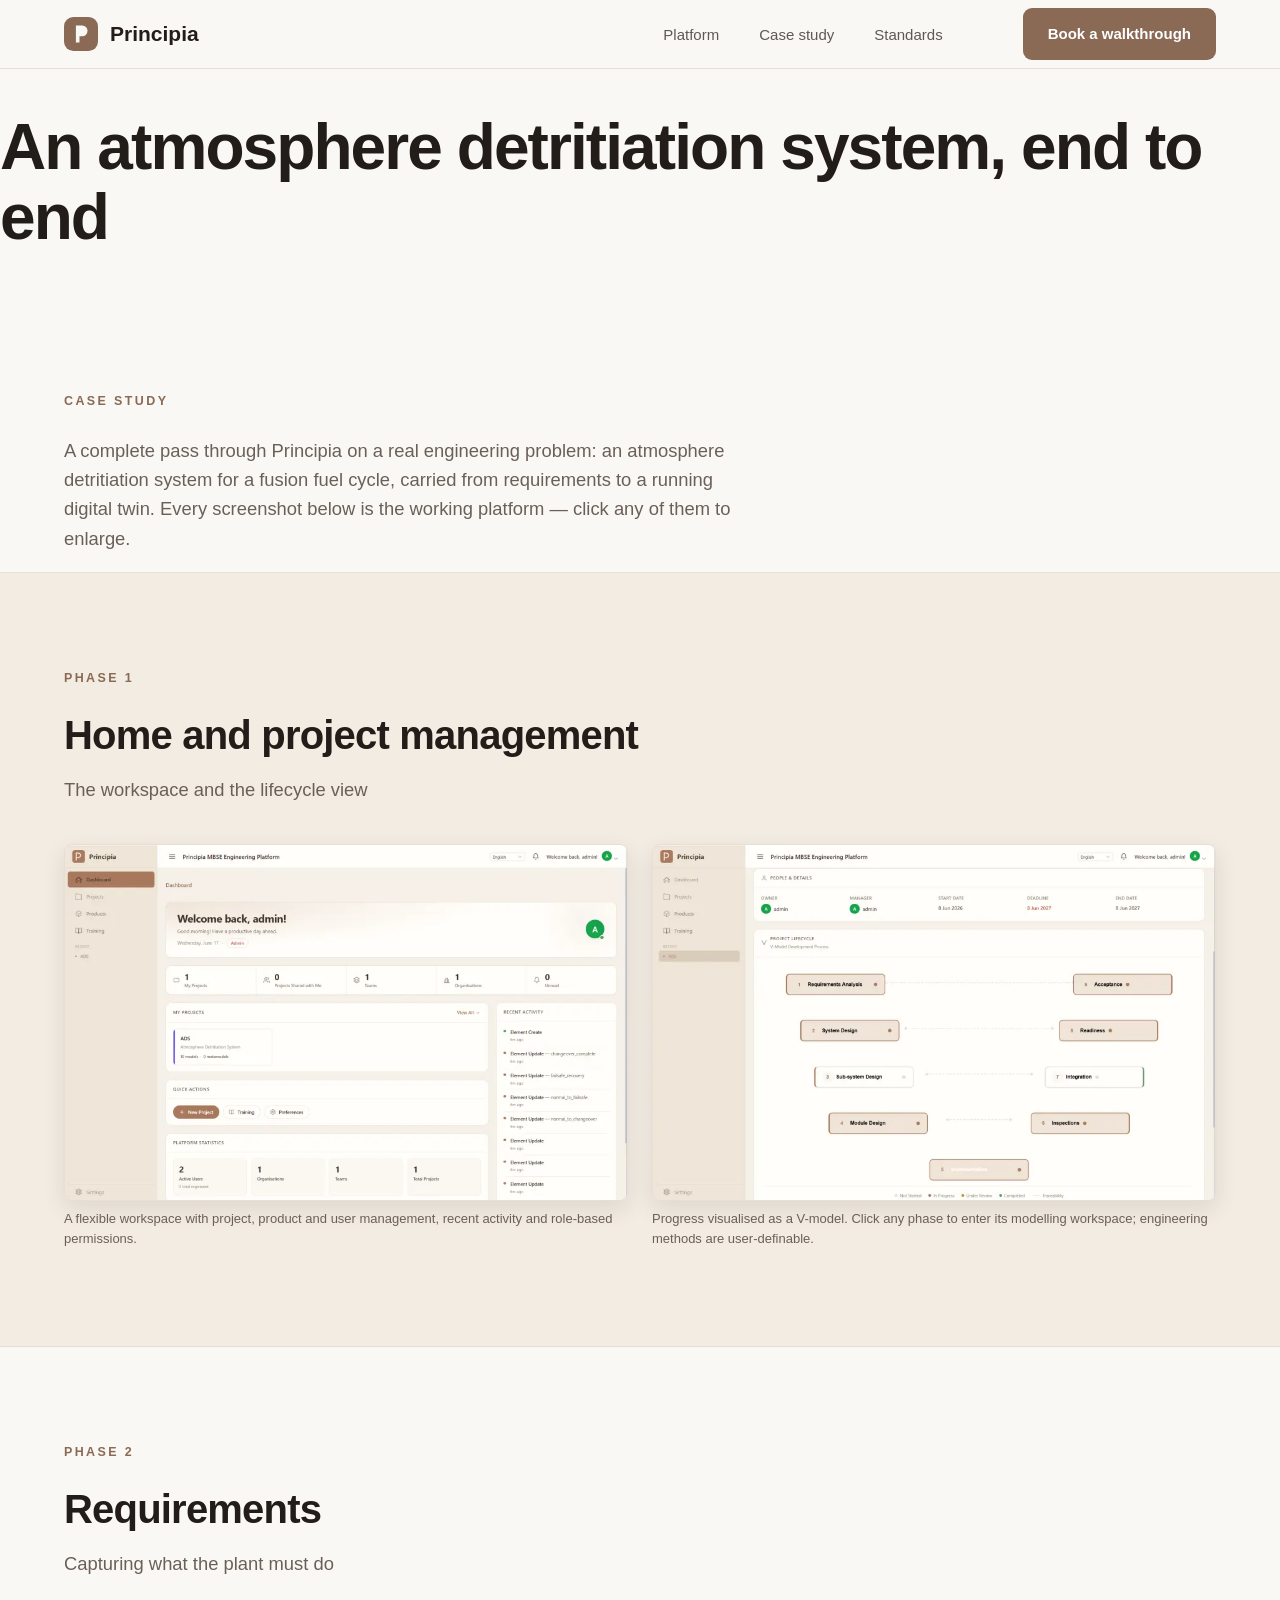
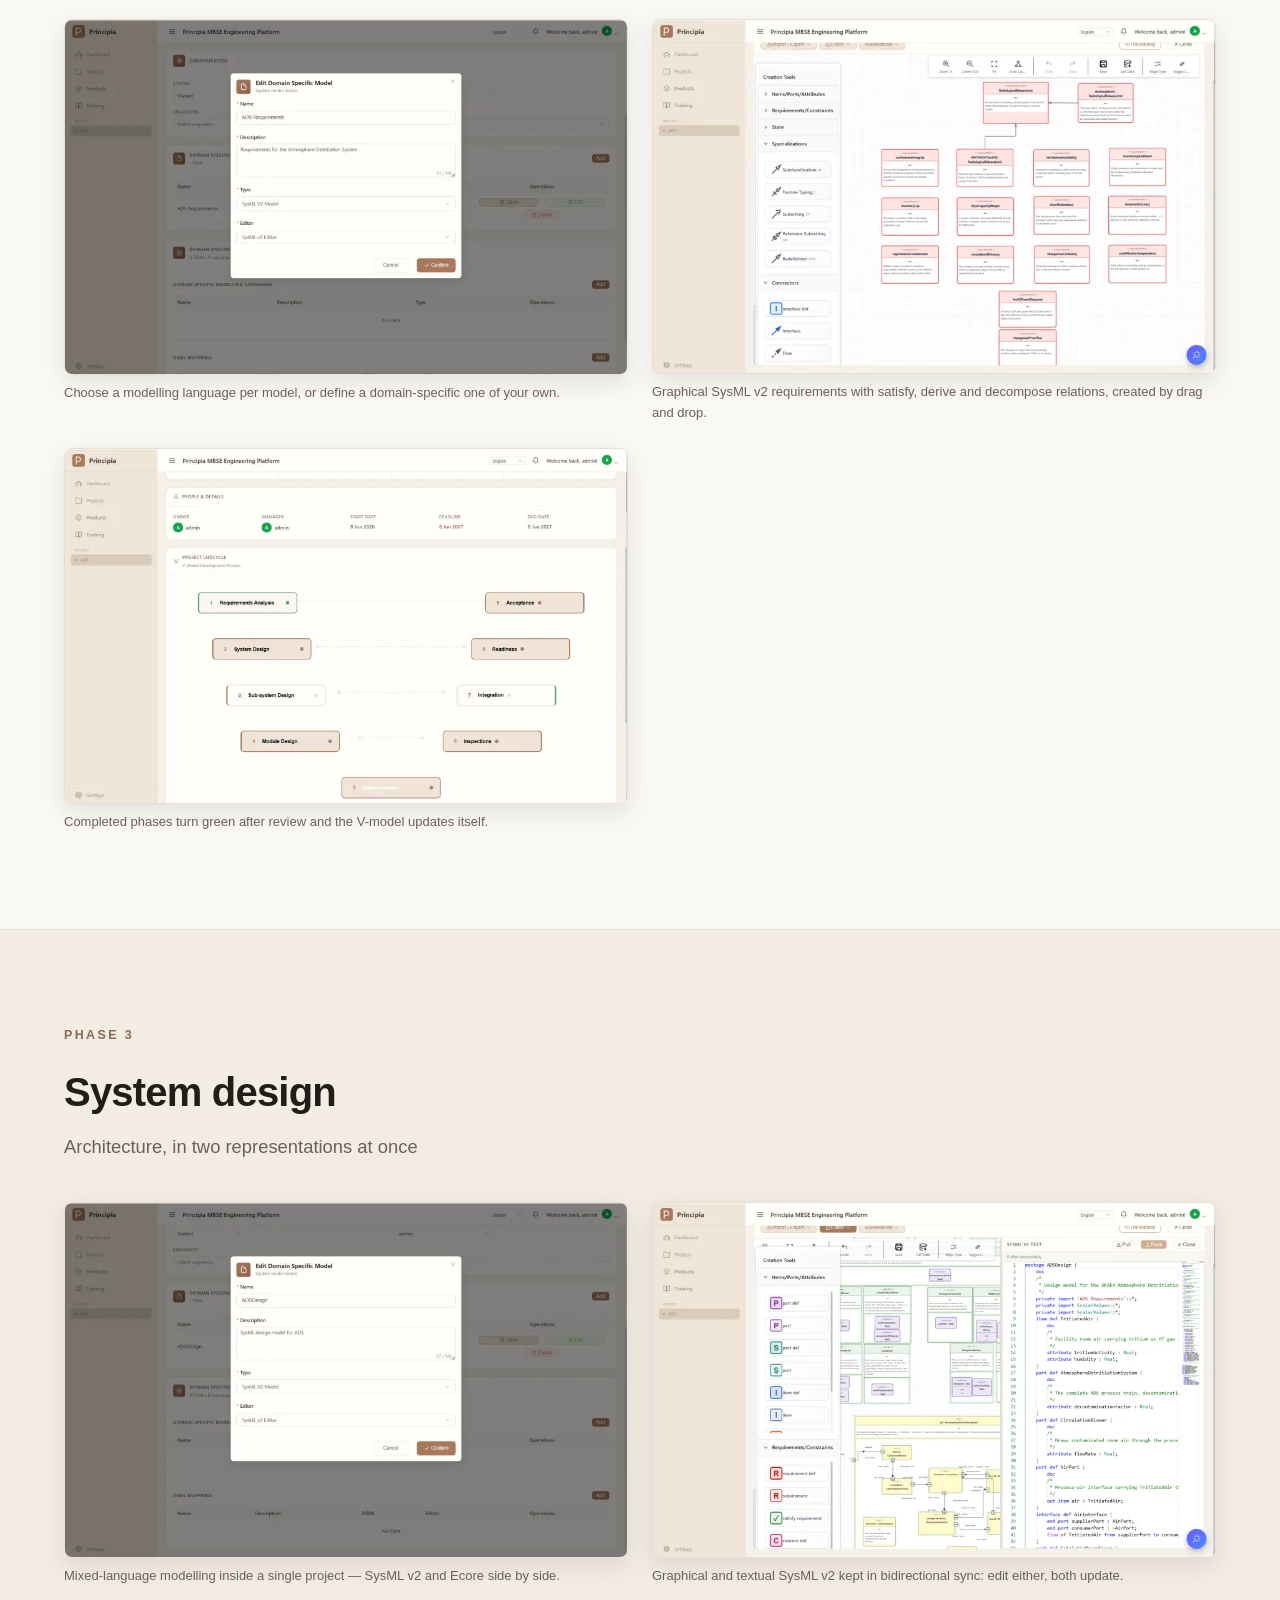
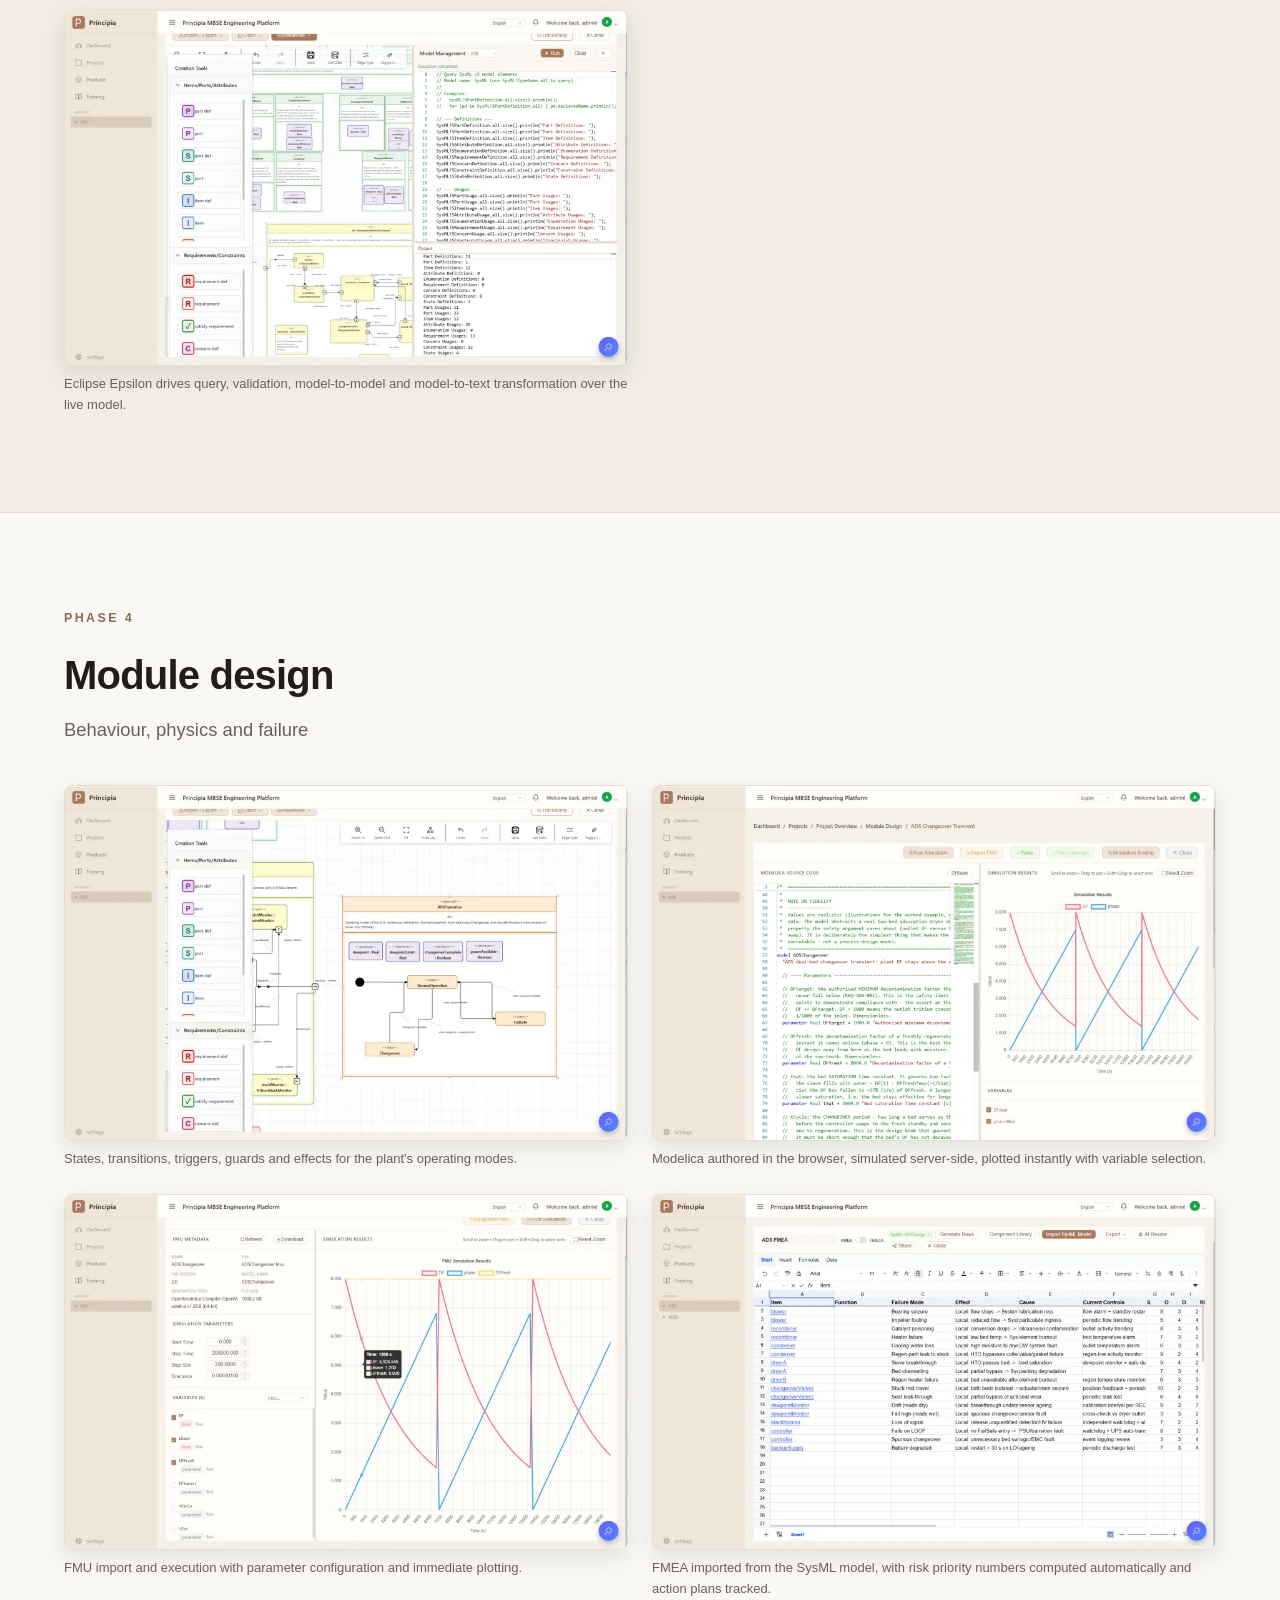
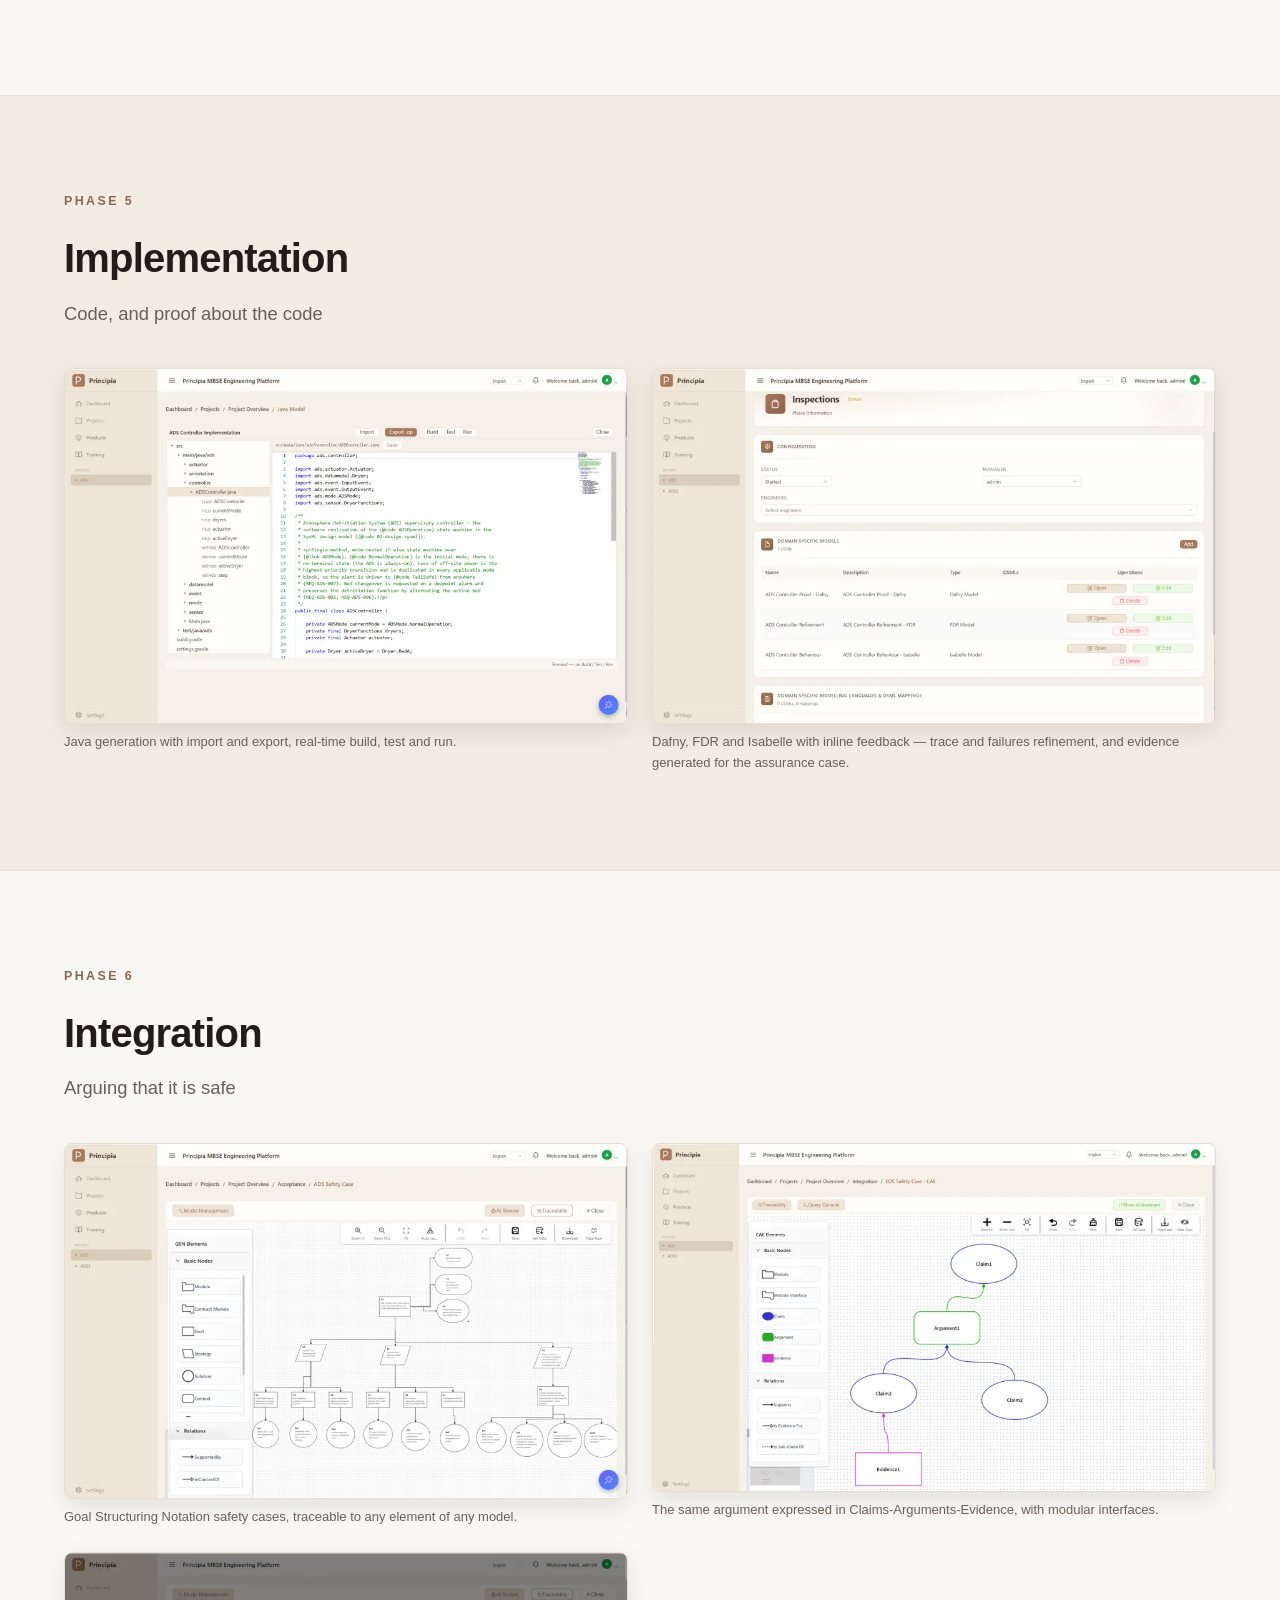
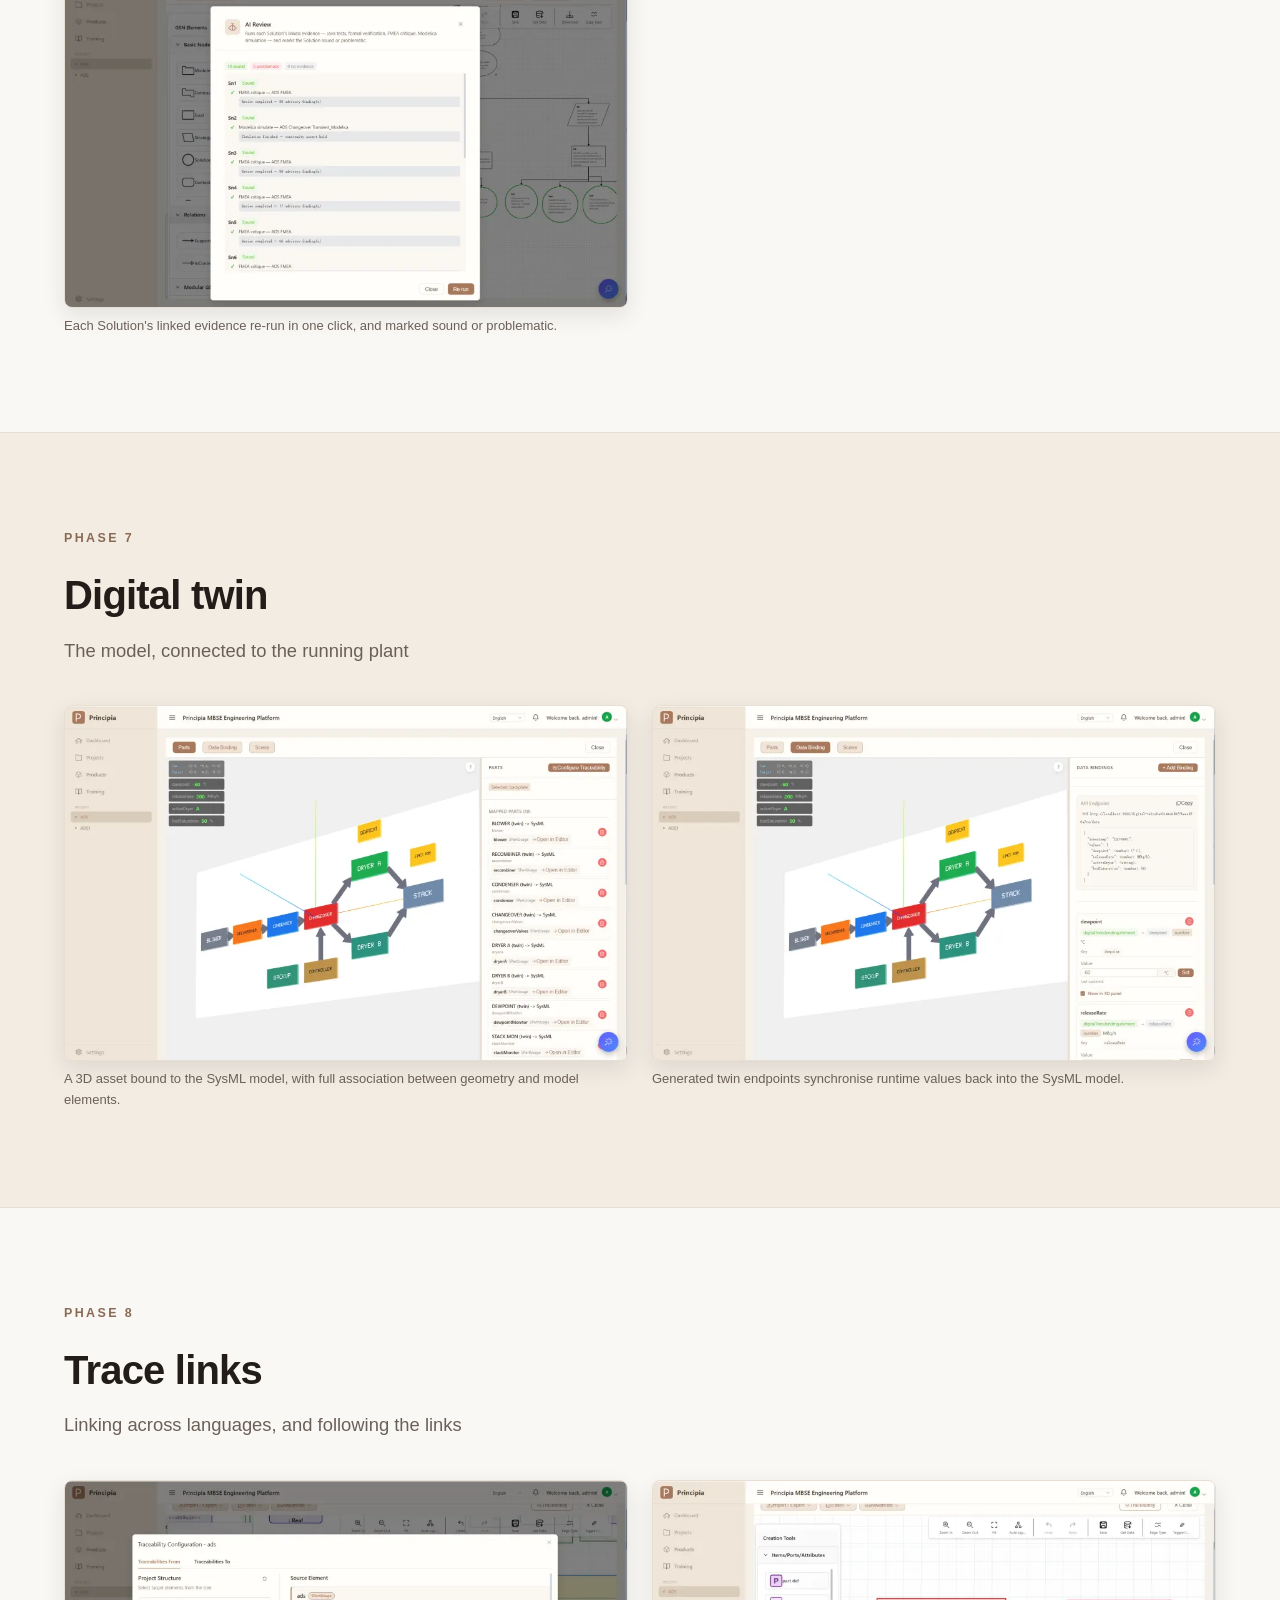
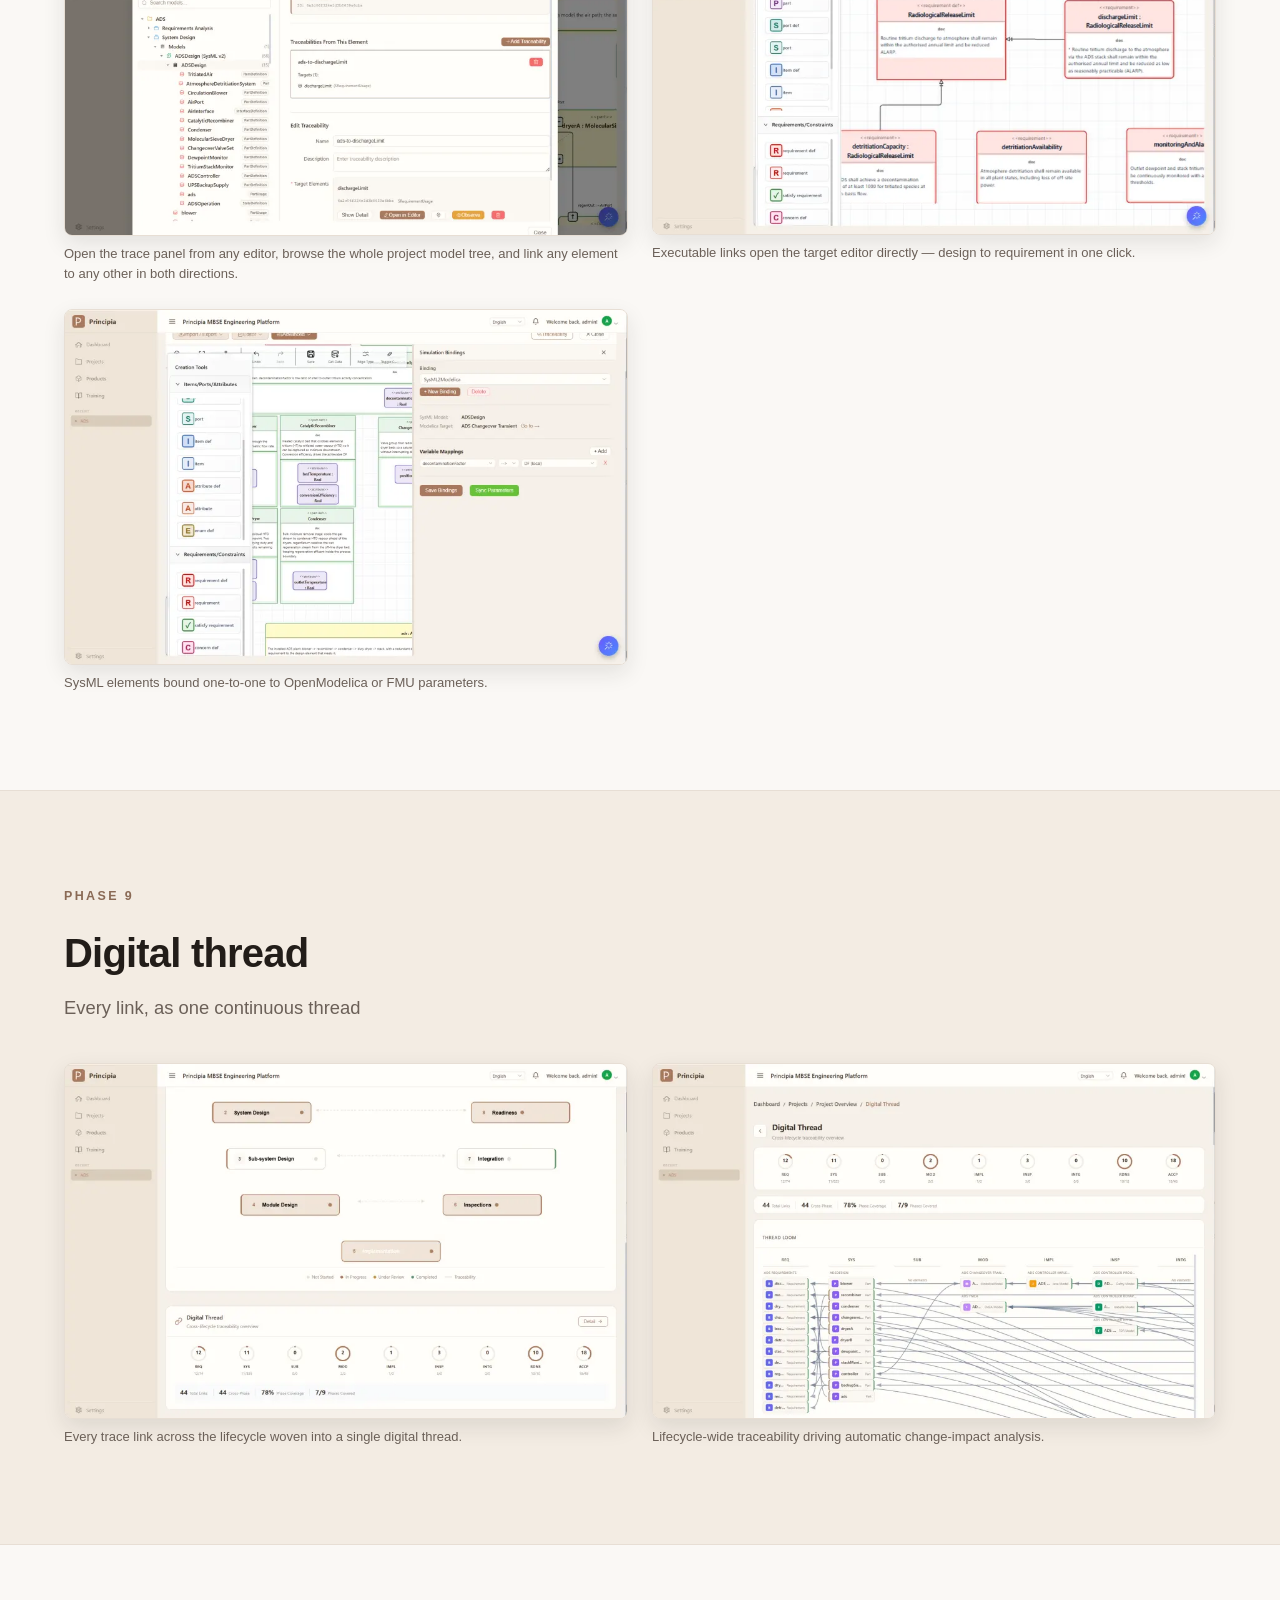
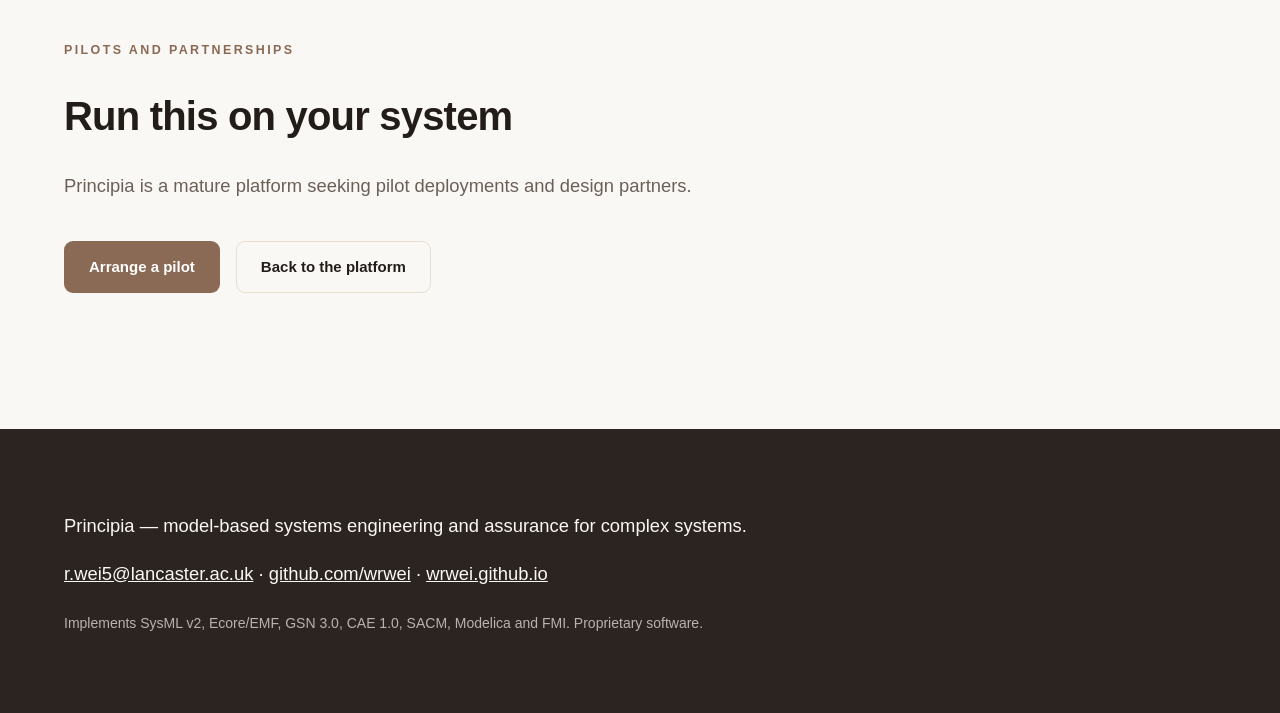
==== commit 4fd3ed62: "Remove institutional affiliation; add the specced JSON-LD Drops "Built at Lancaster University" from" ====
--- a/case-study.html
+++ b/case-study.html
@@ -398,7 +398,7 @@
        <a href="https://github.com/wrwei">github.com/wrwei</a> ·
        <a href="https://wrwei.github.io">wrwei.github.io</a></p>
     <p class="footer__meta">Implements SysML v2, Ecore/EMF, GSN 3.0, CAE 1.0, SACM,
-       Modelica and FMI. Proprietary software. Lancaster University.</p>
+       Modelica and FMI. Proprietary software.</p>
   </div>
 </footer>
 <!-- footer:end -->
--- a/assets/css/site.css
+++ b/assets/css/site.css
@@ -73,6 +73,27 @@
 .hero__actions { margin: 0 0 var(--space-5); display: flex; gap: var(--space-3);
                  justify-content: center; flex-wrap: wrap; }
 
+/* Below 820px the six-stage SVG would render its labels at ~5px, so the
+   diagram is replaced by a vertical thread carrying the same content. */
+.thread { display: none; }
+
+@media (max-width: 820px) {
+  .hero__diagram { display: none; }
+  .thread { display: grid; gap: var(--space-2); list-style: none; padding: 0;
+            margin: 0 0 var(--space-5); text-align: left; }
+  .thread li { background: var(--card); border: 1px solid var(--line);
+               border-left: 4px solid var(--brown);
+               border-radius: var(--radius-sm); padding: var(--space-3); }
+  .thread b { display: block; font-size: 1rem; }
+  .thread span { font-size: 0.8125rem; color: var(--ink-2); }
+  /* Selectors must outrank `.thread li` above, or the dark fill loses while
+     the cream text wins and the item goes invisible. */
+  .thread li.thread__twin { background: var(--dark); border-color: var(--dark);
+                            border-left-color: var(--brown); }
+  .thread li.thread__twin b { color: var(--cream); }
+  .thread li.thread__twin span { color: var(--line); }
+}
+
 .stats { display: flex; justify-content: center; gap: var(--space-6);
          flex-wrap: wrap; margin: 0; padding-top: var(--space-4);
          border-top: 1px solid var(--line); }
@@ -121,7 +142,12 @@
 
 .matrix__hint { font-size: 0.8125rem; color: var(--ink-2);
                 margin: var(--space-4) 0 var(--space-2); }
-.matrix-scroll { overflow-x: auto; -webkit-overflow-scrolling: touch;
+/* position: relative is load-bearing. Each cell holds an absolutely
+   positioned .visually-hidden span; without a positioned ancestor those
+   resolve against the initial containing block, escape this container's
+   overflow, and pan the whole document ~370px sideways on a phone. */
+.matrix-scroll { position: relative; overflow-x: auto;
+                 -webkit-overflow-scrolling: touch;
                  border: 1px solid var(--line); border-radius: var(--radius);
                  background: var(--card); }
 .matrix { border-collapse: collapse; width: 100%; min-width: 760px;
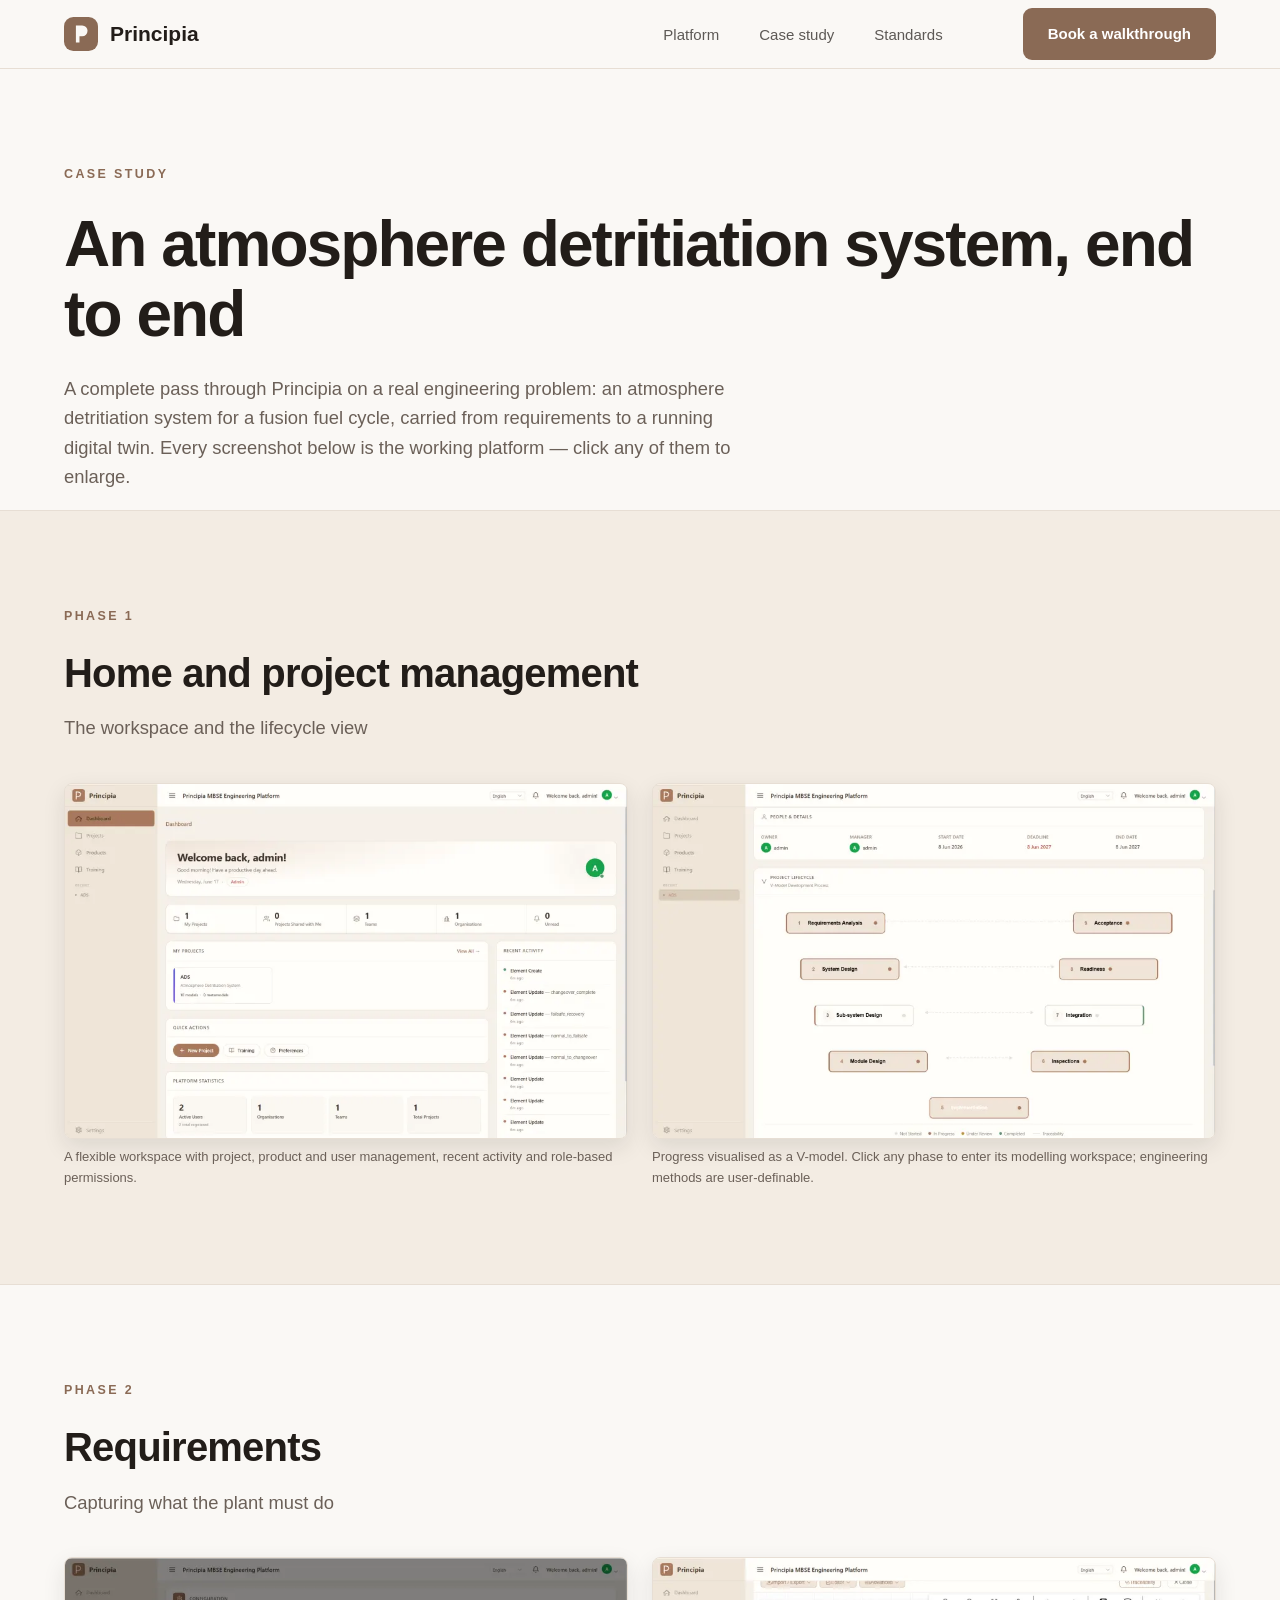
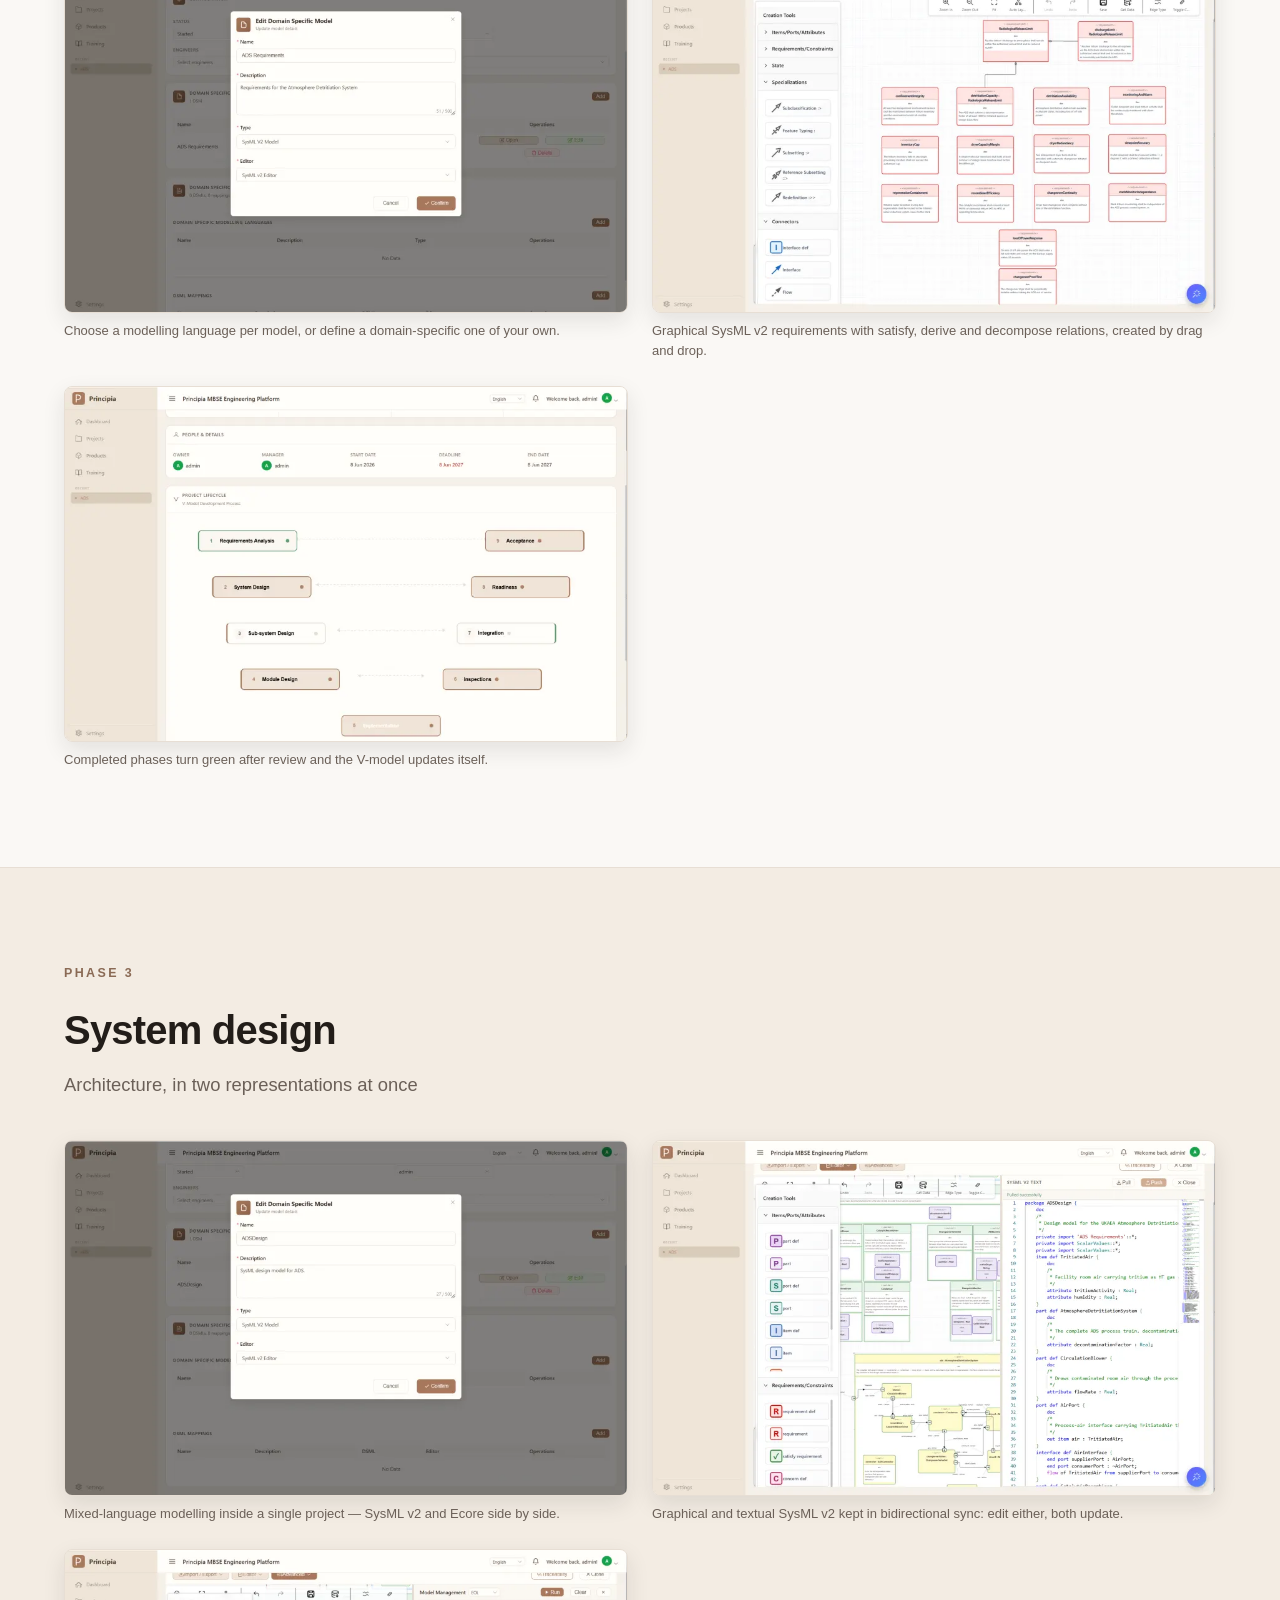
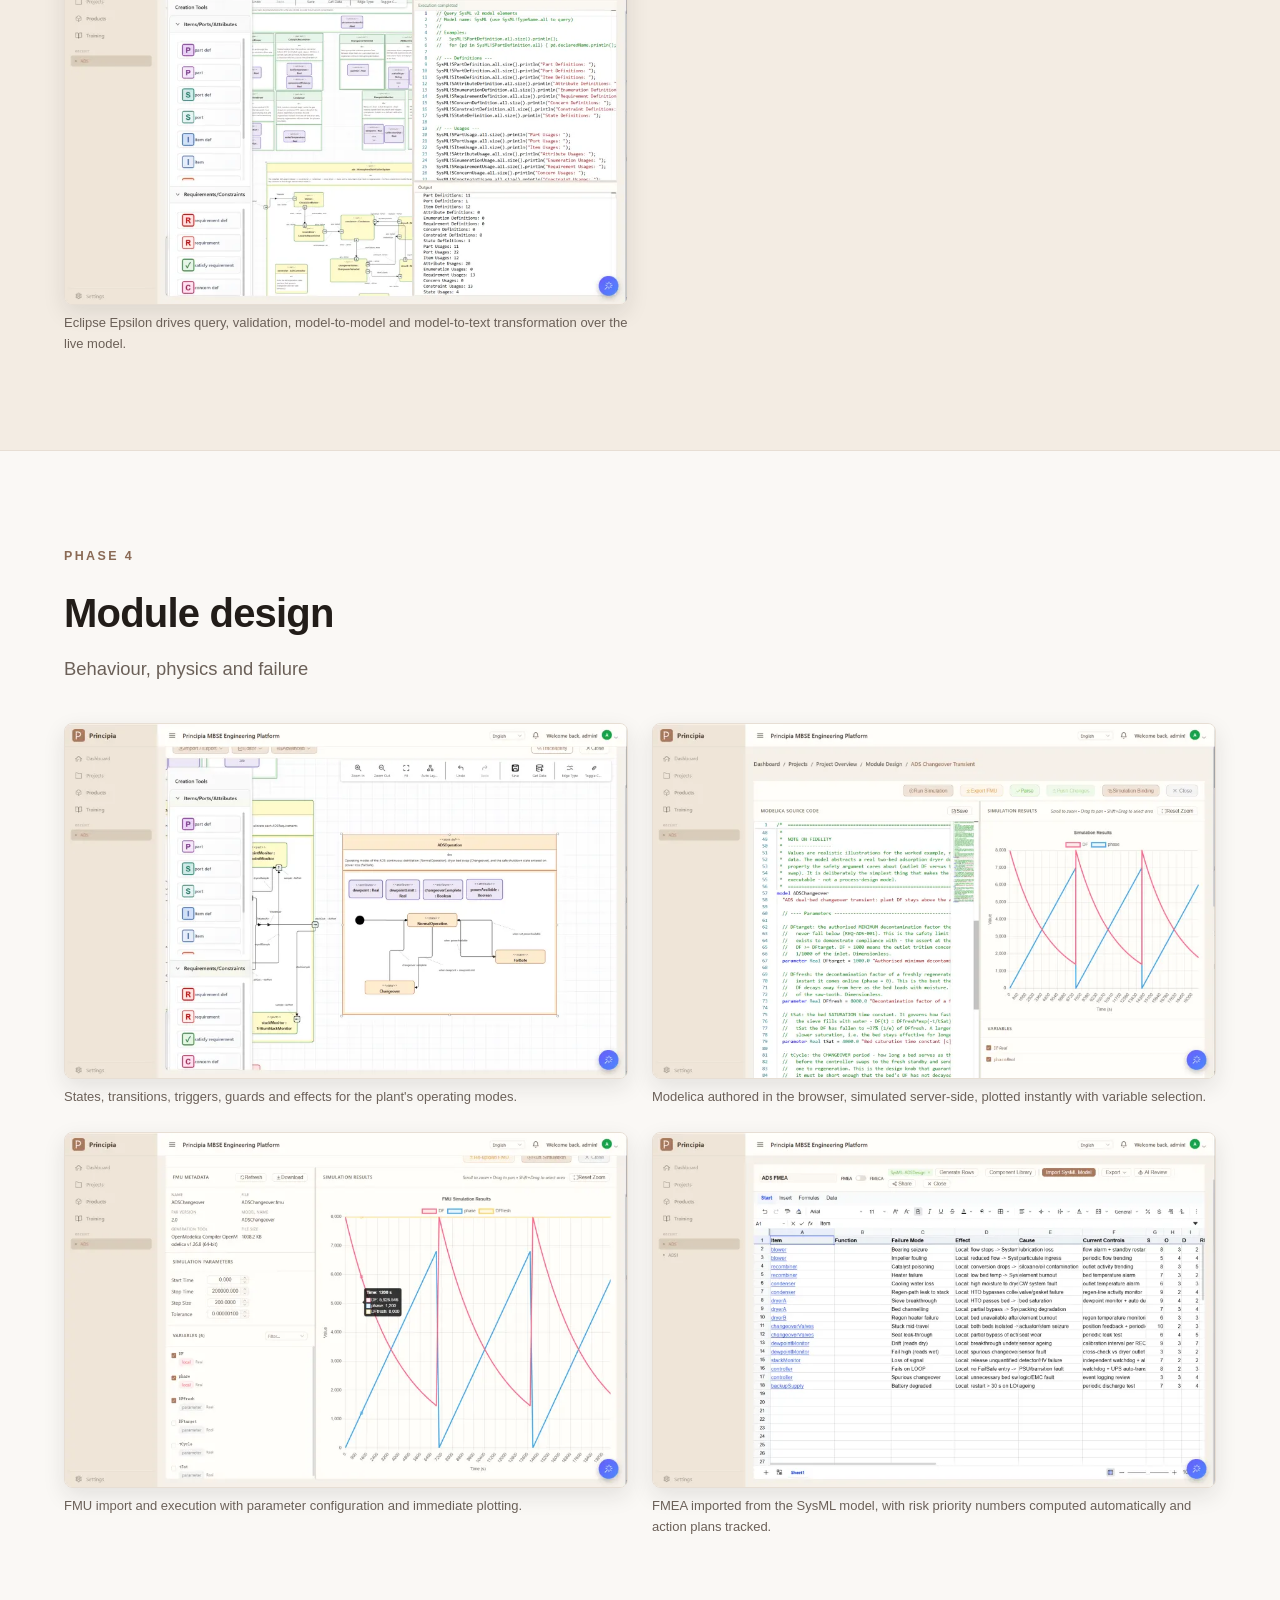
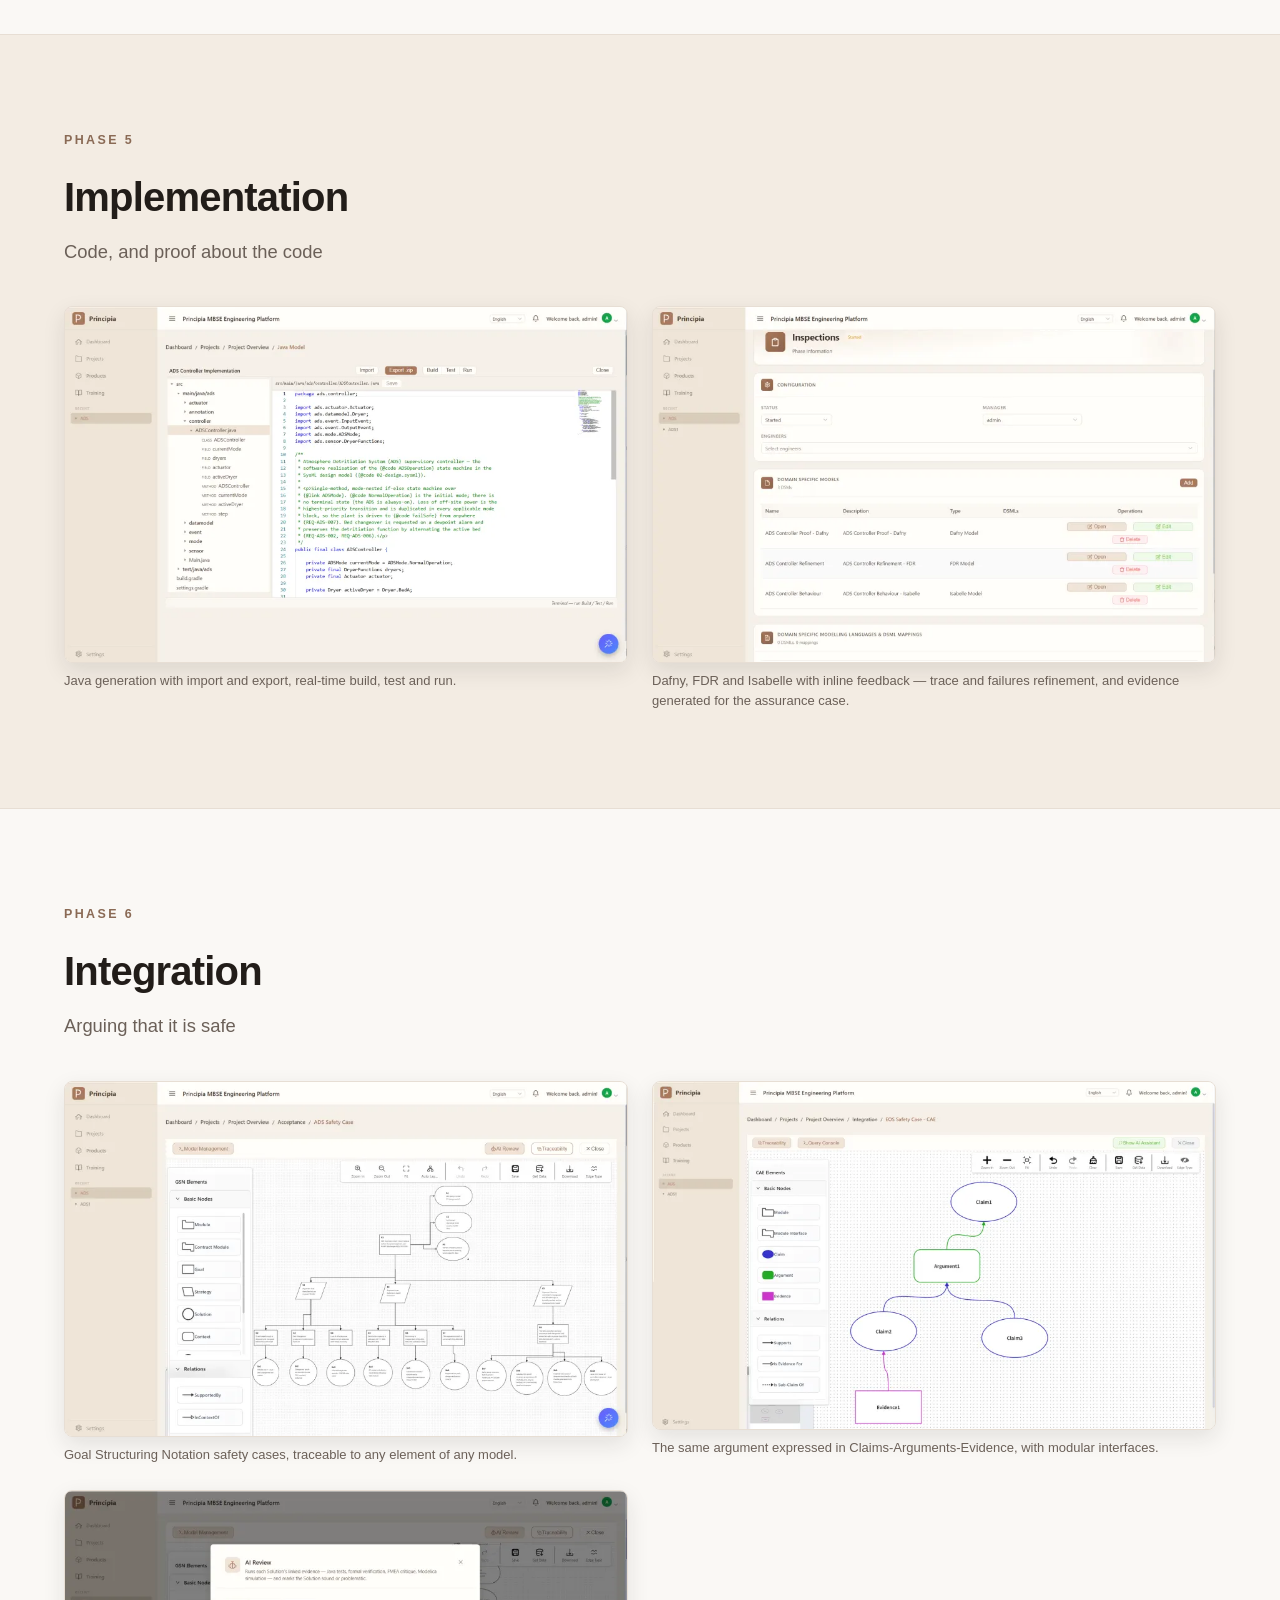
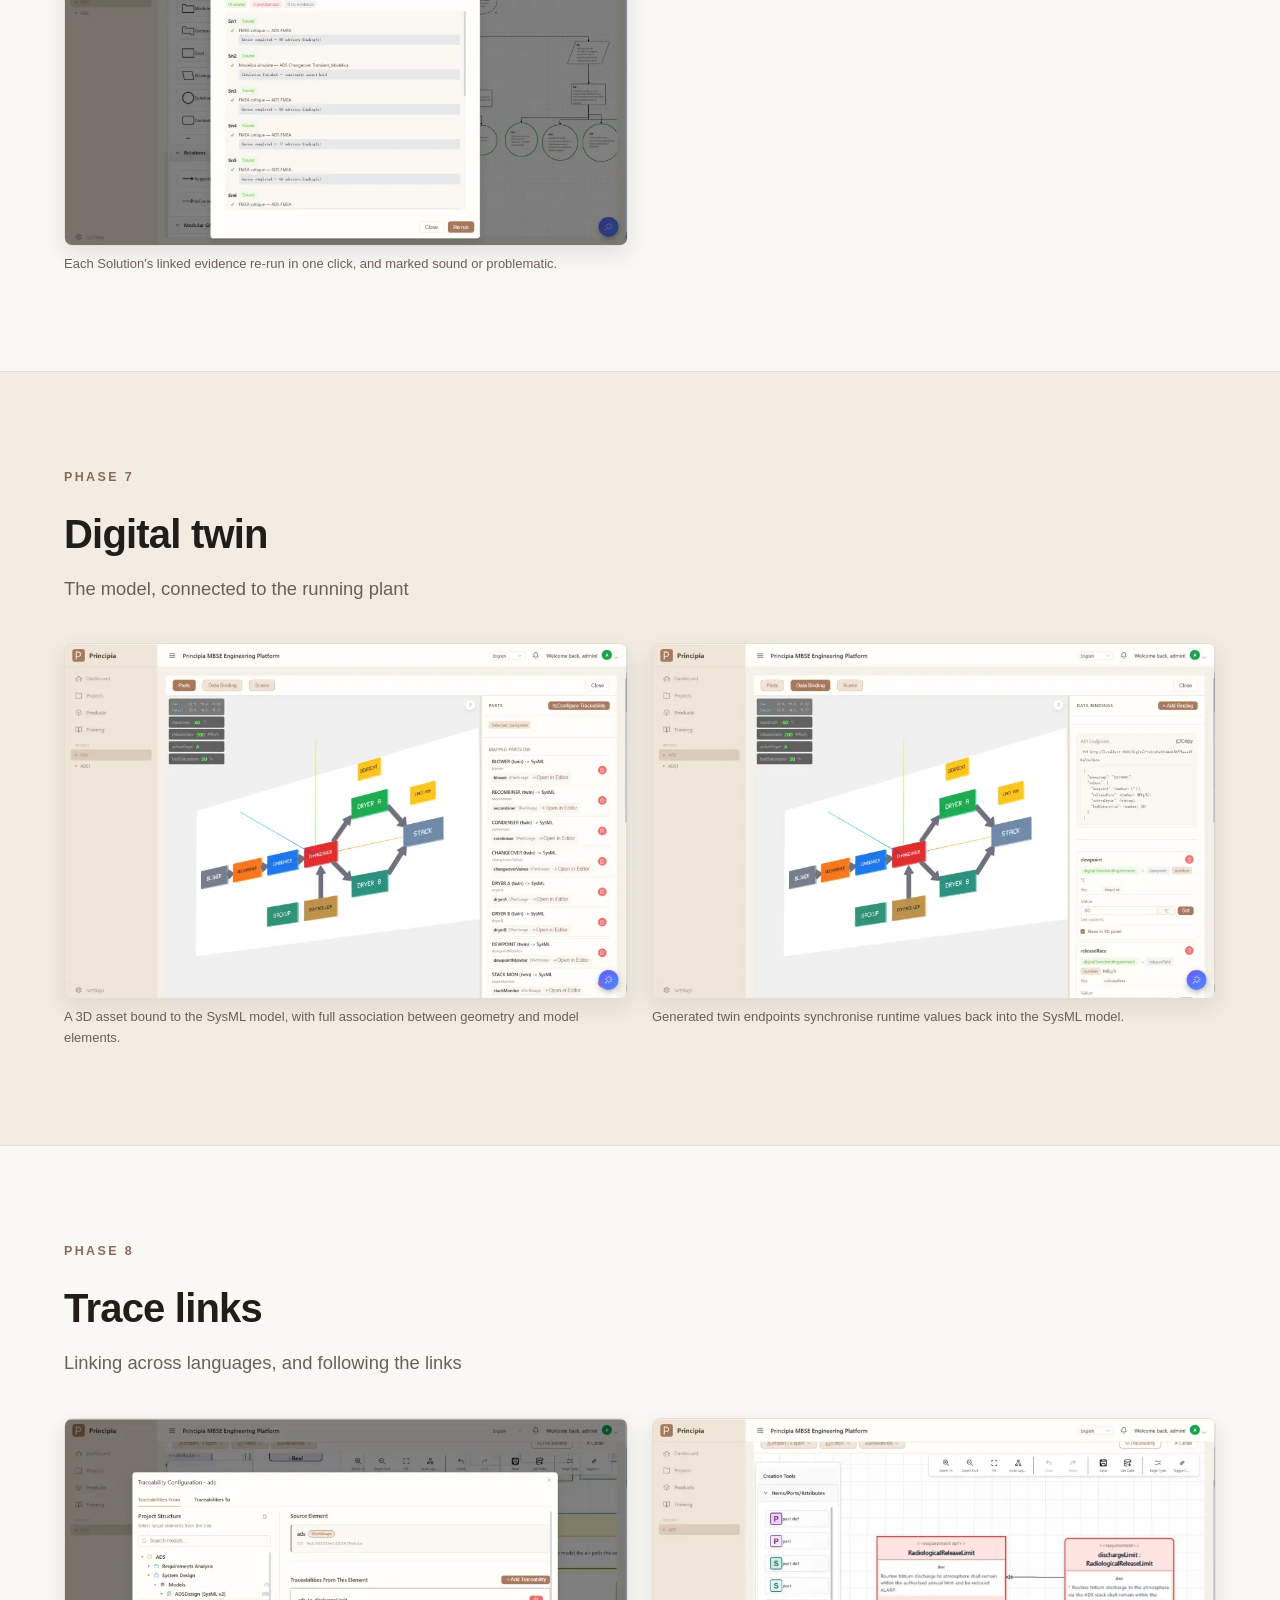
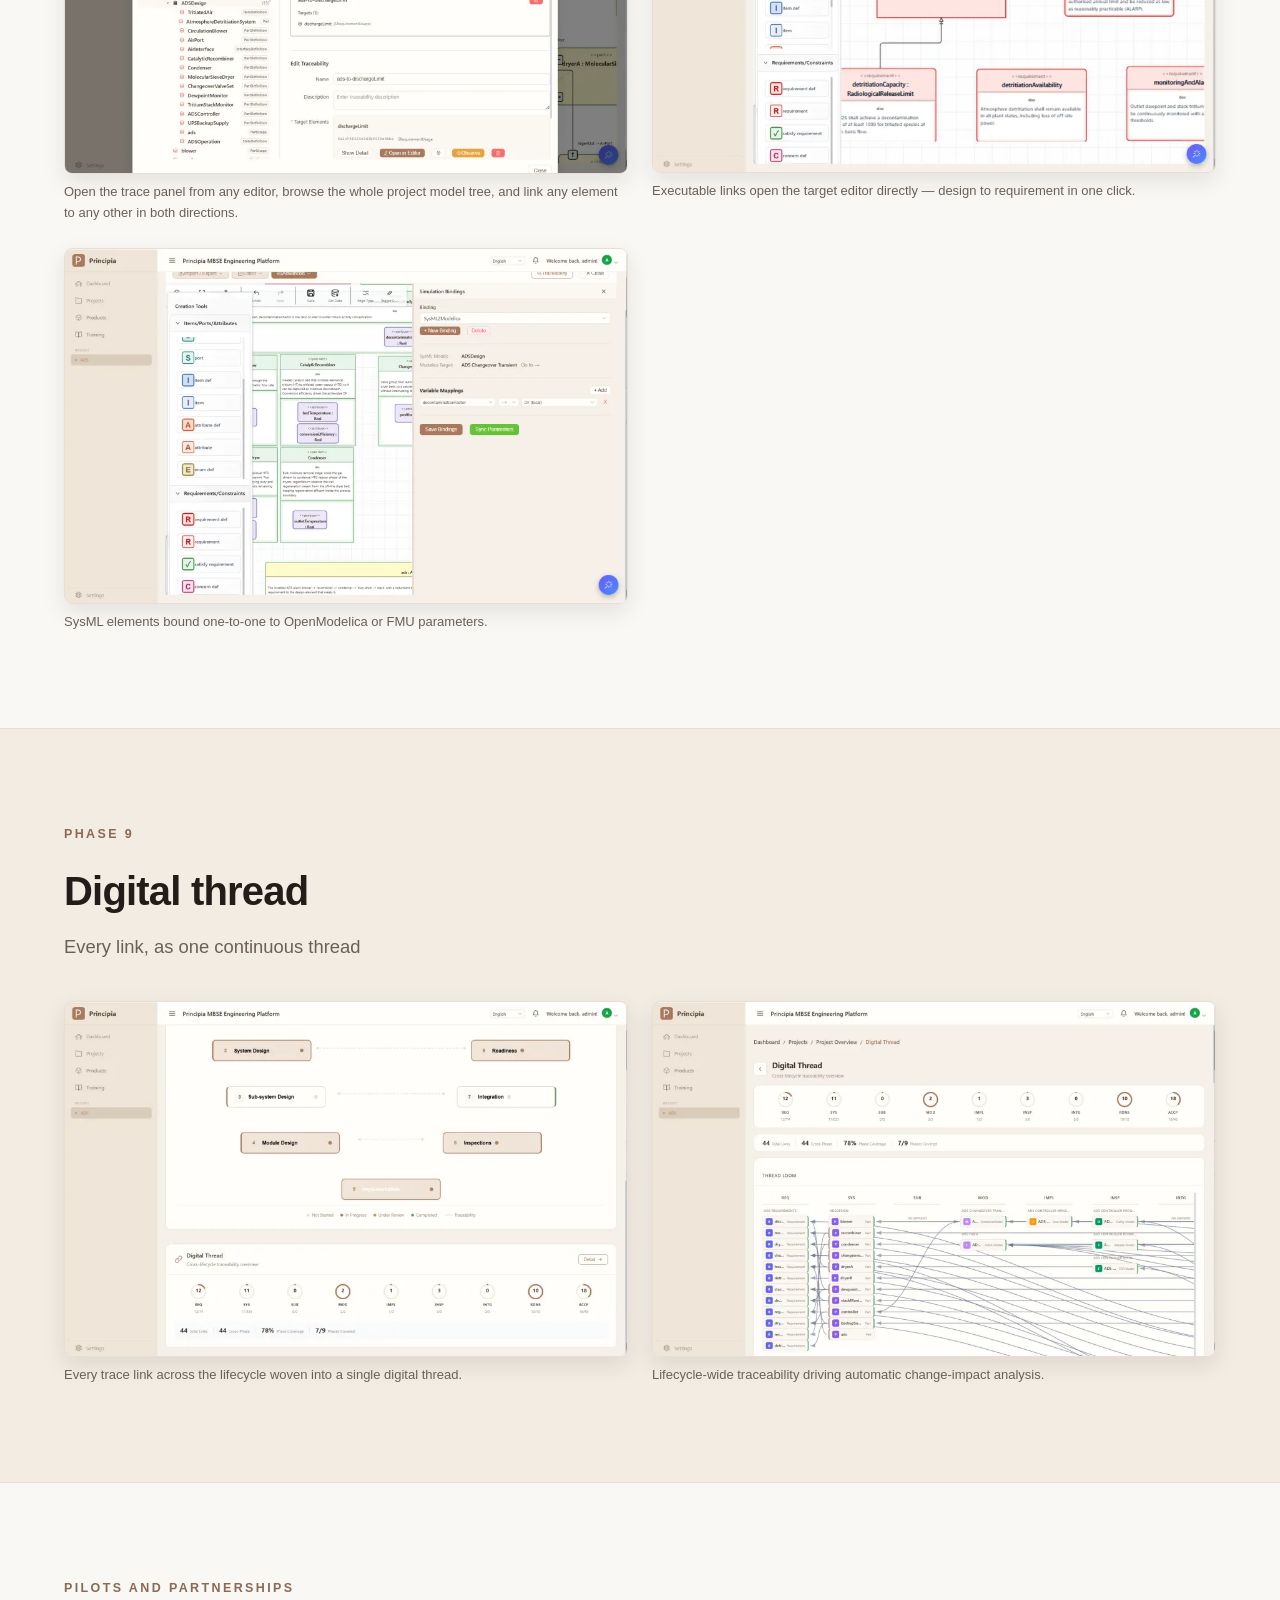
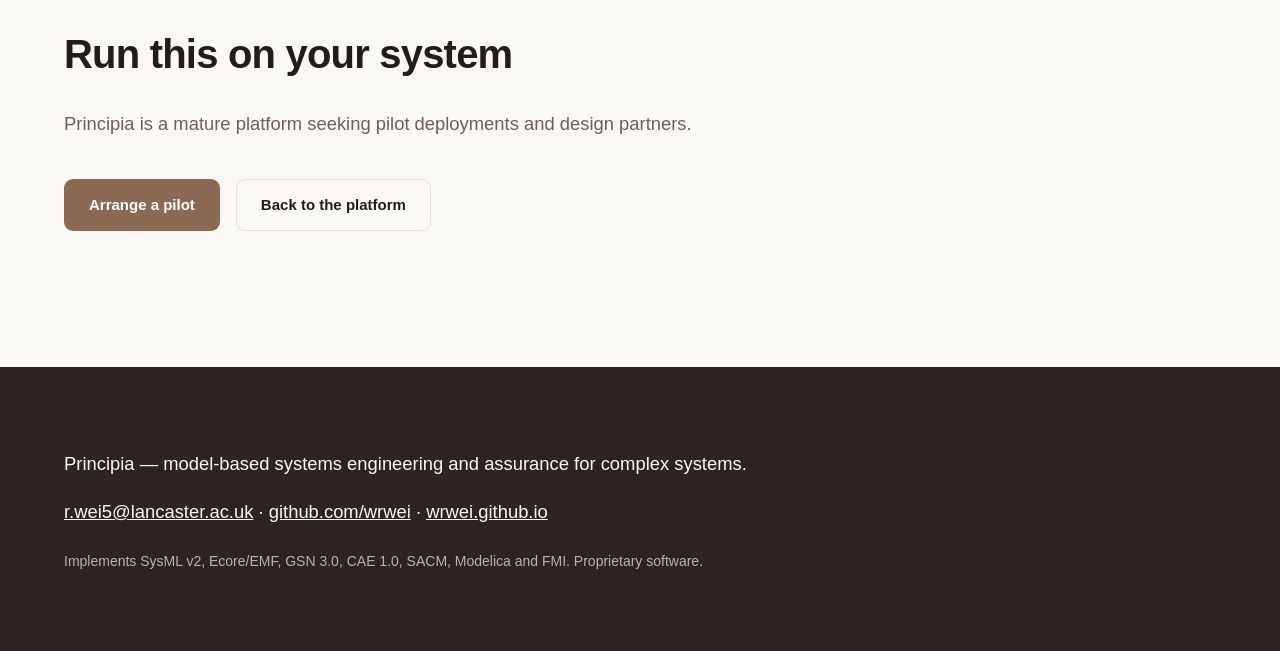
==== commit 6dfb48ad: "Fix case-study heading alignment; guard against it recurring The <h1> sat directly in <main>, outsid" ====
--- a/case-study.html
+++ b/case-study.html
@@ -37,11 +37,11 @@
 </header>
 <!-- nav:end -->
 <main id="main">
-<h1>An atmosphere detritiation system, end to end</h1>
 
 <section class="band phase-intro">
   <div class="container">
     <p class="eyebrow">Case study</p>
+    <h1>An atmosphere detritiation system, end to end</h1>
     <p class="band__lead">A complete pass through Principia on a real engineering
       problem: an atmosphere detritiation system for a fusion fuel cycle, carried
       from requirements to a running digital twin. Every screenshot below is the
--- a/assets/css/site.css
+++ b/assets/css/site.css
@@ -150,19 +150,23 @@
                  -webkit-overflow-scrolling: touch;
                  border: 1px solid var(--line); border-radius: var(--radius);
                  background: var(--card); }
-.matrix { border-collapse: collapse; width: 100%; min-width: 760px;
+.matrix { border-collapse: collapse; width: 100%; min-width: 700px;
           font-size: 0.8125rem; }
-.matrix th, .matrix td { padding: 10px 8px; text-align: center;
+.matrix th, .matrix td { padding: 12px 10px; text-align: center;
                          border-bottom: 1px solid var(--line); }
-.matrix thead th { font-size: 0.6875rem; line-height: 1.25;
+.matrix thead th { font-size: 0.75rem; line-height: 1.25;
                    color: var(--ink-2); font-weight: 600; vertical-align: bottom; }
 .matrix th[scope="row"] { position: sticky; left: 0; background: var(--card);
-                          text-align: left; font-weight: 600; white-space: nowrap;
+                          text-align: left; font-weight: 600; white-space: normal;
+                          min-width: 230px;
                           border-right: 1px solid var(--line); }
-.matrix tbody tr:last-child th[scope="row"],
-.matrix tbody tr:last-child td { background: var(--sand); font-weight: 700; }
+/* Principia is the last column, and the arrival point. */
+.matrix thead th:last-child, .matrix tbody td:last-child { background: var(--sand); }
+.matrix thead th:last-child { color: var(--ink); font-weight: 700; }
 .matrix .tick { color: var(--tick); font-weight: 700; }
 .matrix .no { color: var(--ink-2); opacity: 0.5; }
+.matrix__note { font-size: 0.8125rem; color: var(--ink-2); max-width: var(--prose);
+                margin-top: var(--space-4); }
 
 /* --- formal verification, deep-dives, teaser, contact -------------------- */
 
@@ -193,6 +197,7 @@
 /* --- case study ---------------------------------------------------------- */
 
 .phase-intro { padding-bottom: 0; }
+.phase-intro h1 { margin: 0 0 var(--space-4); }
 .phase h2 { margin: 0 0 var(--space-2); }
 .phase__shots { display: grid; gap: var(--space-4); margin-top: var(--space-5);
                 grid-template-columns: repeat(2, 1fr); }
